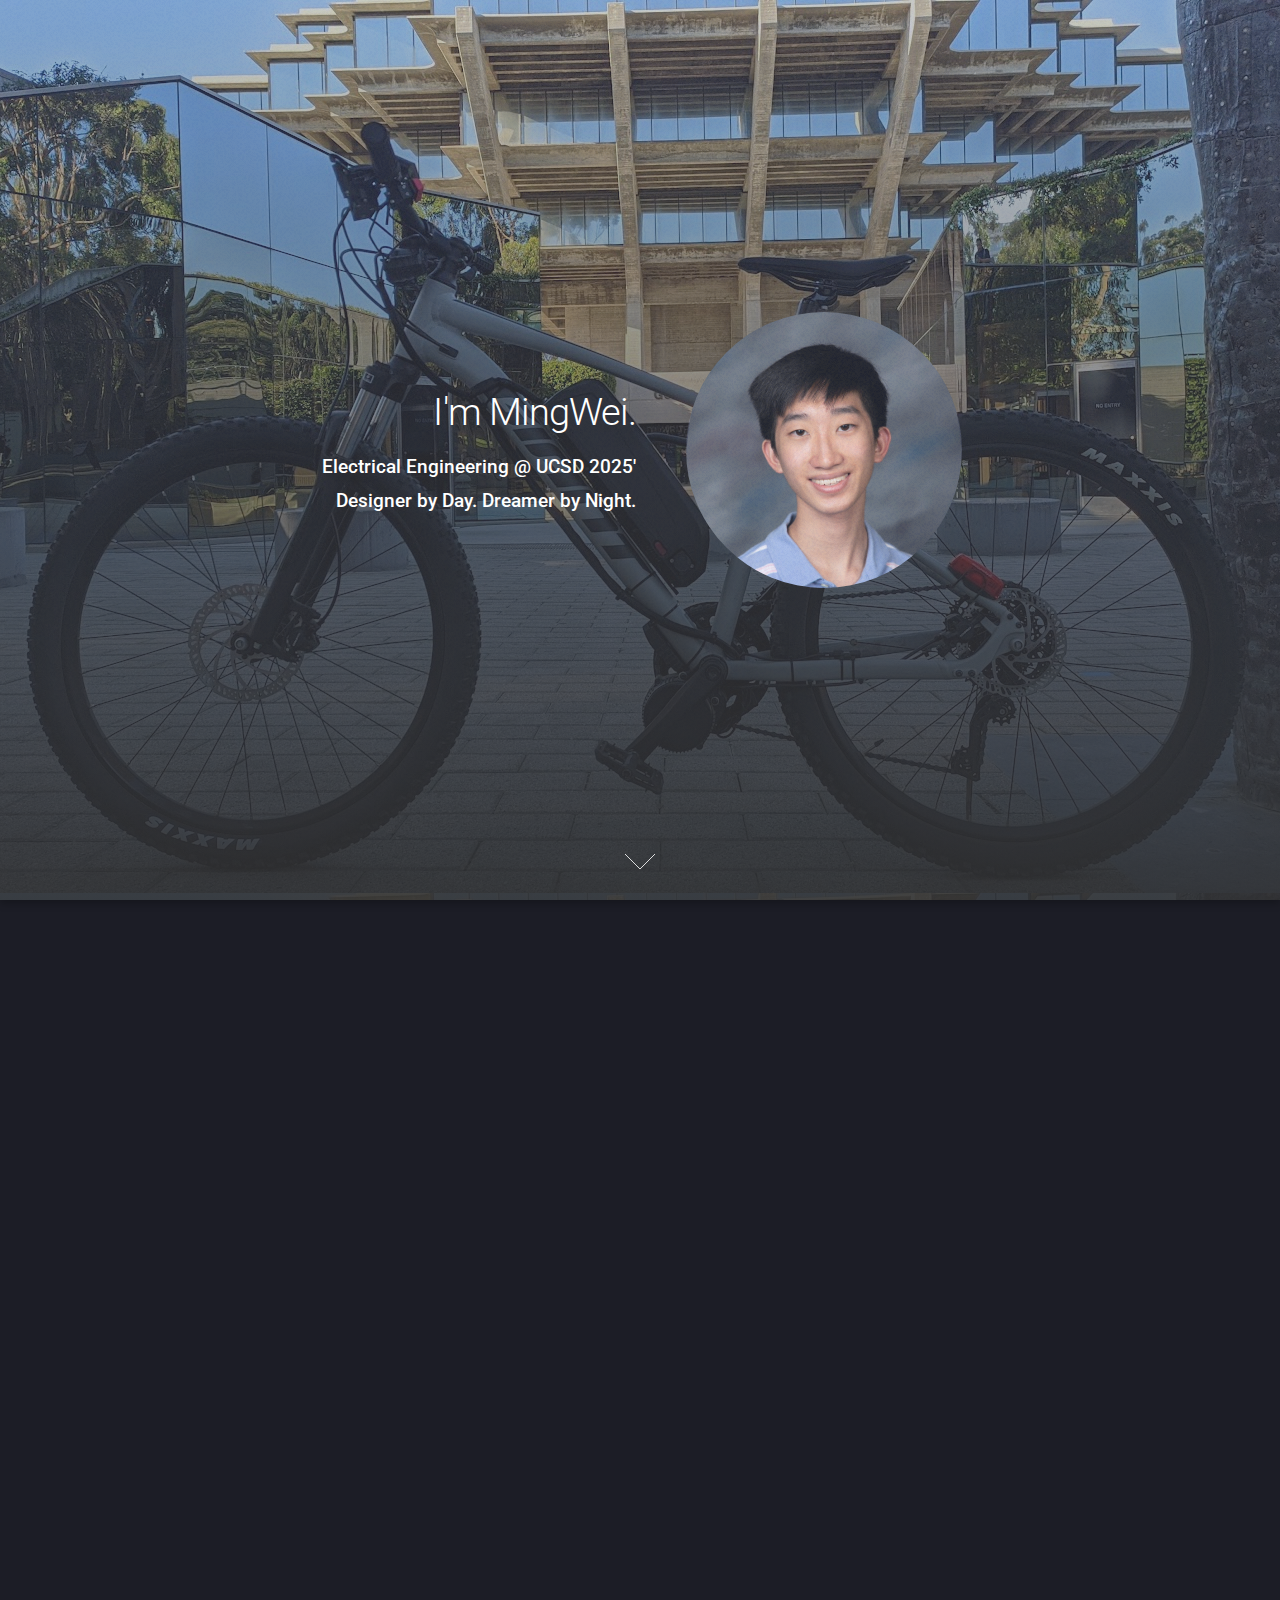
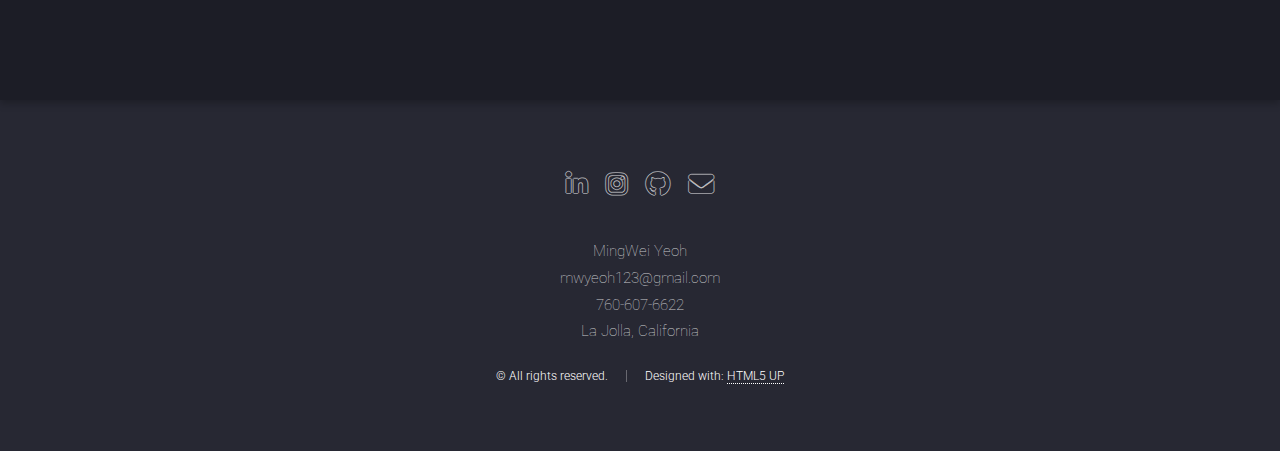
==== index.html @ 099f338a "added esp32 caliper html" ====
<!DOCTYPE HTML>
<!--
	Landed by HTML5 UP
	html5up.net | @ajlkn
	Free for personal and commercial use under the CCA 3.0 license (html5up.net/license)
-->
<html>
	
	<head>
		<title>MingWei's Portfolio</title>
		<meta charset="utf-8" />
		<meta name="viewport" content="width=device-width, initial-scale=1, user-scalable=no" />
		<link rel="stylesheet" href="assets/css/main.css" />
		<link rel="stylesheet" href="assets/css/.css" />
		<link rel="stylesheet" href="assets/css/scrollbar.css" />
		<noscript><link rel="stylesheet" href="assets/css/noscript.css" /></noscript>
		<link rel="shortcut icon" href="images\icons\mu_icon.ico" />
	</head>
	<body class="is-preload landing">
		<div id="page-wrapper">

			<!-- Banner -->
				<section id="banner">
					<div class="content">
						<header>
							<h2>I'm MingWei.</h2>
							<p style = "font-weight: 500">Electrical Engineering @ UCSD 2025'<br />
							Designer by Day. Dreamer by Night.</p>
						</header>
						<span class="image"><img style = "margin-top: -50px" src="images/Senior Portrait.jpg" alt="" /></span>
					</div>
					<a href="#one" class="goto-next scrolly">Next</a>
				</section>

				<!-- Zero -->
			<section id="zero" class="spotlight style1 left">
				<span class="image fit main"> <img src="images/ESP32 Caliper.jpg"> </span>
				<div class="content">
					<header>
						<h2>ESP32 Caliper</h2>
						<p>PCB to enable a digital caliper with wireless communication for CAD</p>
					</header>
					<ul class="actions">
						<li><a href="esp32caliper.html" class="button">Learn More ></a></li>
					</ul>
				</div>
				<a href="#one" class="goto-next scrolly">Next</a>
			</section>

				<!-- One -->
			<section id="one" class="spotlight style1 right">
				<span class="image fit main"> <img src="images/μ.png"> </span>
				<div class="content">
					<header>
						<h2>Project Mu 2.0</h2>
						<p>A custom built Nerf Rival Shooting Robot. Designed and Coded from the ground up.</p>
					</header>
					<ul class="actions">
						<li><a href="Project-Mu.html" class="button">Learn More ></a></li>
					</ul>
				</div>
				<a href="#two" class="goto-next scrolly">Next</a>
			</section>

			<!-- Two -->
			<section id="two" class="spotlight style1 left">
				<span class="image fit main"> <img src="images/SCARA Arm.png"> </span>
				<div class="content">
					<header>
						<h2>SCARA Arm</h2>
						<p>A Four Axis arm with BLDC motors running Field Oriented Control.</p>
					</header>
					<ul class="actions">
						<li><a href="SCARA-Arm.html" class="button">Learn More ></a></li>
					</ul>
				</div>
				<a href="#three" class="goto-next scrolly">Next</a>
			</section>

			<!-- Three -->
				<section id="three" class="spotlight style2 right">
					<span class="image fit main"> <img src="images/L0ckcr4ck3r.png"> </span>
					<div class="content">
						<header>
							<h2>Project l0ckcr4ck3r</h2>
							<p>A Fully Autonomous Lock Cracking Robot. Featured by <a href = "https://hackaday.com/2022/09/18/robot-opens-master-combination-locks-in-less-than-a-minute/" target = "_blank" style = "color: white"> Hackaday</a> and  <a href = "https://www.instagram.com/p/CitLEMquoD5/?igshid=MDlmYmQ2NmI%3D" target = "_blank" style = "color: white"> Arduino</a>.</p>
						</header>
						<ul class="actions">
							<li><a href="lockcracker.html" class="button">Learn More ></a></li>
						</ul>
					</div>
					<a href="#four" class="goto-next scrolly">Next</a>
				</section>

			<!-- Four -->
				<section id="four" class="spotlight style3 left">
					<span class="image fit main right"><img src="images/SE3 Catapult.png"/></span>
					<div class="content">
						<header>
							<h2>SE3 Catapult</h2>
							<p>A Ratchet-Pawl catapult designed to hit a range of targets for Structural Engineering 3.</p>
						</header>
						<ul class="actions">
							<li> <a href="https://cad.onshape.com/documents/2ec01018e88ed2ec3c5d9e92/w/27d20c7bbe6bd73e0612fd36/e/404e7804df28b8b947a308a0?renderMode=0&uiState=63437b46a616b45907339127" target = "_blank" class="button"> OnShape ></a></li>
						</ul>
					</div>
					<a href="#five" class="goto-next scrolly">Next</a>
				</section>

				<!-- Five  -->
				
				<section id="five" class="spotlight style4 right">
					<span class="image main"><img src="images/PrusaLEDs.jpg"/></span>
					<div class="content">
						<header>
							<h2>Reactive 3D Printer Lights</h2>
							<p>LEDs capable of custom animations based on the state of the printer.</p>
						</header>
						<ul class="actions">
							<li><a href="https://www.youtube.com/watch?v=KOV3yoo7QTE&ab_channel=Mw" class="button" target = "_blank">Video ></a></li>
						</ul>
					</div>
					<a href="#six" class="goto-next scrolly">Next</a>
				</section>

				<!-- Six -->
				<section id="six" class="spotlight style1 left">
					<span class="image fit main right"><img src="images/cutawaylock.jpg"/></span>
					<div class="content">
						<header>
							<h2>CNC Milled Locks</h2>
							<p>Cutaway Locks made with HSMWorks toolpathing.</p>
						</header>
						<ul class="actions">
							<li><a href="https://cad.onshape.com/documents/39cfadff4fc5a16e2c67849e/w/80fa2c1219868f75c6e15361/e/87eefe2584bc64c41c58464e?renderMode=0&uiState=6343831e074e143018c02da9" class="button" target = "_blank">OnShape ></a></li>
						</ul>
					</div>
					<a href="#seven" class="goto-next scrolly">Next</a>
				</section>

				<!-- Seven -->
				<section id="seven" class="spotlight style2 right">
					<span class="image fit main right"><img src="images/CreationCollage.png"/></span>
					<div class="content" style = "width: 22%">
						<header>
							<h2>Other creations</h2>
						</header>
					</div>
					<a href="#footer" class="goto-next scrolly">Next</a>
				</section>


			<!-- Footer -->
				<footer id="footer">
					<ul class="icons">
						<li><a href="https://www.linkedin.com/in/mingwei-yeoh-78216119a/" target = "_blank" class="icon brands alt fa-linkedin-in"><span class="label">LinkedIn</span></a></li>
						<li><a href="https://www.instagram.com/the.real.mingwei/" target = "_blank" class="icon brands alt fa-instagram"><span class="label">Instagram</span></a></li>
						<li><a href="https://github.com/Mew463" target = "_blank" class="icon brands alt fa-github"><span class="label">GitHub</span></a></li>
						<li><a href="mailto:mwyeoh123@gmail.com" target = "_blank" class="icon solid alt fa-envelope"><span class="label">Email</span></a></li>
					</ul>
					<div> MingWei Yeoh </div>
					<div> mwyeoh123@gmail.com </div>
					<div> 760-607-6622 </div>
					<div> La Jolla, California</div>
					<ul class="copyright">
						<li>&copy; All rights reserved.</li><li>Designed with: <a href="https://html5up.net/landed" target = "_blank">HTML5 UP</a></li>
					</ul>
				</footer>

		</div>

		<!-- Scripts -->
			<script src="assets/js/jquery.min.js"></script>
			<script src="assets/js/jquery.scrolly.min.js"></script>
			<script src="assets/js/jquery.dropotron.min.js"></script>
			<script src="assets/js/jquery.scrollex.min.js"></script>
			<script src="assets/js/browser.min.js"></script>
			<script src="assets/js/breakpoints.min.js"></script>
			<script src="assets/js/util.js"></script>
			<script src="assets/js/main.js"></script>

	</body>
</html>
---- assets/css/main.css ----
@import url("fontawesome-all.min.css");
@import url("https://fonts.googleapis.com/css?family=Roboto:100,300,100italic,300italic");

/*
	Landed by HTML5 UP
	html5up.net | @ajlkn
	Free for personal and commercial use under the CCA 3.0 license (html5up.net/license)
*/

html, body, div, span, applet, object,
iframe, h1, h2, h3, h4, h5, h6, p, blockquote,
pre, a, abbr, acronym, address, big, cite,
code, del, dfn, em, img, ins, kbd, q, s, samp,
small, strike, strong, sub, sup, tt, var, b,
u, i, center, dl, dt, dd, ol, ul, li, fieldset,
form, label, legend, table, caption, tbody,
tfoot, thead, tr, th, td, article, aside,
canvas, details, embed, figure, figcaption,
footer, header, hgroup, menu, nav, output, ruby,
section, summary, time, mark, audio, video {
	margin: 0;
	padding: 0;
	border: 0;
	font-size: 100%;
	font: inherit;
	vertical-align: baseline;}

article, aside, details, figcaption, figure,
footer, header, hgroup, menu, nav, section {
	display: block;}

body {
	line-height: 1;
}

ol, ul {
	list-style: none;
}

blockquote, q {
	quotes: none;
}

	blockquote:before, blockquote:after, q:before, q:after {
		content: '';
		content: none;
	}

table {
	border-collapse: collapse;
	border-spacing: 0;
}

body {
	-webkit-text-size-adjust: none;
}

mark {
	background-color: transparent;
	color: inherit;
}

input::-moz-focus-inner {
	border: 0;
	padding: 0;
}

input, select, textarea {
	-moz-appearance: none;
	-webkit-appearance: none;
	-ms-appearance: none;
	appearance: none;
}

/* Basic */

	html {
		box-sizing: border-box;
	}

	*, *:before, *:after {
		box-sizing: inherit;
	}

	html, body {
		background: #1c1d26;
	}

	body.is-preload *, body.is-preload *:before, body.is-preload *:after {
		-moz-animation: none !important;
		-webkit-animation: none !important;
		-ms-animation: none !important;
		animation: none !important;
		-moz-transition: none !important;
		-webkit-transition: none !important;
		-ms-transition: none !important;
		transition: none !important;
	}

	body, input, select, textarea {
		color: rgba(255, 255, 255, 0.75);
		font-family: "Roboto", Helvetica, sans-serif;
		font-size: 15pt;
		font-weight: 100;
		line-height: 1.75em;
	}

	a {
		-moz-transition: border-color 0.2s ease-in-out, color 0.2s ease-in-out;
		-webkit-transition: border-color 0.2s ease-in-out, color 0.2s ease-in-out;
		-ms-transition: border-color 0.2s ease-in-out, color 0.2s ease-in-out;
		transition: border-color 0.2s ease-in-out, color 0.2s ease-in-out;
		border-bottom: dotted 1px;
		color:  e44c65;
		text-decoration: none;
	}

		a:hover {
			color: #e44c65 !important;
			border-bottom-color: transparent;
		}

	strong, b {
		color: #ffffff;
		font-weight: 300;
	}

	em, i {
		font-style: italic;
	}

	p {
		margin: 0 0 2em 0;
	}
	
	p, li {
		color: white;
		font-weight: 300;
	}

	h1, h2, h3, h4, h5, h6 {
		color: #ffffff;
		font-weight: 300;
		line-height: 1em;
		margin: 0 0 1em 0;
	}

		h1 a, h2 a, h3 a, h4 a, h5 a, h6 a {
			color: inherit;
			border: 0;
		}

	h2 {
		font-size: 2em;
		line-height: 1.5em;
		letter-spacing: -0.025em;
	}

	h3 {
		font-size: 1.35em;
		line-height: 1.5em;
	}

	h4 {
		font-size: 1.1em;
		line-height: 1.5em;
	}

	h5 {
		font-size: 0.9em;
		line-height: 1.5em;
	}

	h6 {
		font-size: 0.7em;
		line-height: 1.5em;
	}

	sub {
		font-size: 0.8em;
		position: relative;
		top: 0.5em;
	}

	sup {
		font-size: 0.8em;
		position: relative;
		top: -0.5em;
	}

	hr {
		border: 0;
		border-bottom: solid 1px rgba(255, 255, 255, 0.3);
		margin: 3em 0;
	}

		hr.major {
			margin: 4em 0;
		}

	blockquote {
		border-left: solid 4px rgba(255, 255, 255, 0.3);
		font-style: italic;
		margin: 0 0 2em 0;
		padding: 0.5em 0 0.5em 2em;
	}

	code {
		background: rgba(255, 255, 255, 0.075);
		border-radius: 4px;
		font-family: "Courier New", monospace;
		font-size: 0.9em;
		margin: 0 0.25em;
		padding: 0.25em 0.65em;
	}

	pre {
		-webkit-overflow-scrolling: touch;
		font-family: "Courier New", monospace;
		font-size: 0.9em;
		margin: 0 0 2em 0;
	}

		pre code {
			display: block;
			line-height: 1.75em;
			padding: 1em 1.5em;
			overflow-x: auto;
		}

	.align-left {
		text-align: left;
	}

	.align-center {
		text-align: center;
	}

	.align-right {
		text-align: right;
	}

/* Loader */

	@-moz-keyframes spinner-show {
		0% {
			opacity: 0;
		}

		100% {
			opacity: 1;
		}
	}

	@-webkit-keyframes spinner-show {
		0% {
			opacity: 0;
		}

		100% {
			opacity: 1;
		}
	}

	@-ms-keyframes spinner-show {
		0% {
			opacity: 0;
		}

		100% {
			opacity: 1;
		}
	}

	@keyframes spinner-show {
		0% {
			opacity: 0;
		}

		100% {
			opacity: 1;
		}
	}

	@-moz-keyframes spinner-hide {
		0% {
			color: rgba(255, 255, 255, 0.15);
			z-index: 100001;
			-moz-transform: scale(1) rotate(0deg);
			-webkit-transform: scale(1) rotate(0deg);
			-ms-transform: scale(1) rotate(0deg);
			transform: scale(1) rotate(0deg);
		}

		99% {
			color: #1c1d26;
			z-index: 100001;
			-moz-transform: scale(0.5) rotate(360deg);
			-webkit-transform: scale(0.5) rotate(360deg);
			-ms-transform: scale(0.5) rotate(360deg);
			transform: scale(0.5) rotate(360deg);
		}

		100% {
			color: #1c1d26;
			z-index: -1;
			-moz-transform: scale(0.5) rotate(360deg);
			-webkit-transform: scale(0.5) rotate(360deg);
			-ms-transform: scale(0.5) rotate(360deg);
			transform: scale(0.5) rotate(360deg);
		}
	}

	@-webkit-keyframes spinner-hide {
		0% {
			color: rgba(255, 255, 255, 0.15);
			z-index: 100001;
			-moz-transform: scale(1) rotate(0deg);
			-webkit-transform: scale(1) rotate(0deg);
			-ms-transform: scale(1) rotate(0deg);
			transform: scale(1) rotate(0deg);
		}

		99% {
			color: #1c1d26;
			z-index: 100001;
			-moz-transform: scale(0.5) rotate(360deg);
			-webkit-transform: scale(0.5) rotate(360deg);
			-ms-transform: scale(0.5) rotate(360deg);
			transform: scale(0.5) rotate(360deg);
		}

		100% {
			color: #1c1d26;
			z-index: -1;
			-moz-transform: scale(0.5) rotate(360deg);
			-webkit-transform: scale(0.5) rotate(360deg);
			-ms-transform: scale(0.5) rotate(360deg);
			transform: scale(0.5) rotate(360deg);
		}
	}

	@-ms-keyframes spinner-hide {
		0% {
			color: rgba(255, 255, 255, 0.15);
			z-index: 100001;
			-moz-transform: scale(1) rotate(0deg);
			-webkit-transform: scale(1) rotate(0deg);
			-ms-transform: scale(1) rotate(0deg);
			transform: scale(1) rotate(0deg);
		}

		99% {
			color: #1c1d26;
			z-index: 100001;
			-moz-transform: scale(0.5) rotate(360deg);
			-webkit-transform: scale(0.5) rotate(360deg);
			-ms-transform: scale(0.5) rotate(360deg);
			transform: scale(0.5) rotate(360deg);
		}

		100% {
			color: #1c1d26;
			z-index: -1;
			-moz-transform: scale(0.5) rotate(360deg);
			-webkit-transform: scale(0.5) rotate(360deg);
			-ms-transform: scale(0.5) rotate(360deg);
			transform: scale(0.5) rotate(360deg);
		}
	}

	@keyframes spinner-hide {
		0% {
			color: rgba(255, 255, 255, 0.15);
			z-index: 100001;
			-moz-transform: scale(1) rotate(0deg);
			-webkit-transform: scale(1) rotate(0deg);
			-ms-transform: scale(1) rotate(0deg);
			transform: scale(1) rotate(0deg);
		}

		99% {
			color: #1c1d26;
			z-index: 100001;
			-moz-transform: scale(0.5) rotate(360deg);
			-webkit-transform: scale(0.5) rotate(360deg);
			-ms-transform: scale(0.5) rotate(360deg);
			transform: scale(0.5) rotate(360deg);
		}

		100% {
			color: #1c1d26;
			z-index: -1;
			-moz-transform: scale(0.5) rotate(360deg);
			-webkit-transform: scale(0.5) rotate(360deg);
			-ms-transform: scale(0.5) rotate(360deg);
			transform: scale(0.5) rotate(360deg);
		}
	}

	@-moz-keyframes spinner-rotate {
		0% {
			-moz-transform: scale(1) rotate(0deg);
			-webkit-transform: scale(1) rotate(0deg);
			-ms-transform: scale(1) rotate(0deg);
			transform: scale(1) rotate(0deg);
		}

		100% {
			-moz-transform: scale(1) rotate(360deg);
			-webkit-transform: scale(1) rotate(360deg);
			-ms-transform: scale(1) rotate(360deg);
			transform: scale(1) rotate(360deg);
		}
	}

	@-webkit-keyframes spinner-rotate {
		0% {
			-moz-transform: scale(1) rotate(0deg);
			-webkit-transform: scale(1) rotate(0deg);
			-ms-transform: scale(1) rotate(0deg);
			transform: scale(1) rotate(0deg);
		}

		100% {
			-moz-transform: scale(1) rotate(360deg);
			-webkit-transform: scale(1) rotate(360deg);
			-ms-transform: scale(1) rotate(360deg);
			transform: scale(1) rotate(360deg);
		}
	}

	@-ms-keyframes spinner-rotate {
		0% {
			-moz-transform: scale(1) rotate(0deg);
			-webkit-transform: scale(1) rotate(0deg);
			-ms-transform: scale(1) rotate(0deg);
			transform: scale(1) rotate(0deg);
		}

		100% {
			-moz-transform: scale(1) rotate(360deg);
			-webkit-transform: scale(1) rotate(360deg);
			-ms-transform: scale(1) rotate(360deg);
			transform: scale(1) rotate(360deg);
		}
	}

	@keyframes spinner-rotate {
		0% {
			-moz-transform: scale(1) rotate(0deg);
			-webkit-transform: scale(1) rotate(0deg);
			-ms-transform: scale(1) rotate(0deg);
			transform: scale(1) rotate(0deg);
		}

		100% {
			-moz-transform: scale(1) rotate(360deg);
			-webkit-transform: scale(1) rotate(360deg);
			-ms-transform: scale(1) rotate(360deg);
			transform: scale(1) rotate(360deg);
		}
	}

	@-moz-keyframes overlay-hide {
		0% {
			opacity: 1;
			z-index: 100000;
		}

		15% {
			opacity: 1;
			z-index: 100000;
		}

		99% {
			opacity: 0;
			z-index: 100000;
		}

		100% {
			opacity: 0;
			z-index: -1;
		}
	}

	@-webkit-keyframes overlay-hide {
		0% {
			opacity: 1;
			z-index: 100000;
		}

		15% {
			opacity: 1;
			z-index: 100000;
		}

		99% {
			opacity: 0;
			z-index: 100000;
		}

		100% {
			opacity: 0;
			z-index: -1;
		}
	}

	@-ms-keyframes overlay-hide {
		0% {
			opacity: 1;
			z-index: 100000;
		}

		15% {
			opacity: 1;
			z-index: 100000;
		}

		99% {
			opacity: 0;
			z-index: 100000;
		}

		100% {
			opacity: 0;
			z-index: -1;
		}
	}

	@keyframes overlay-hide {
		0% {
			opacity: 1;
			z-index: 100000;
		}

		15% {
			opacity: 1;
			z-index: 100000;
		}

		99% {
			opacity: 0;
			z-index: 100000;
		}

		100% {
			opacity: 0;
			z-index: -1;
		}
	}

	body.landing {
		text-decoration: none;
	}

		body.landing:before {
			-moz-osx-font-smoothing: grayscale;
			-webkit-font-smoothing: antialiased;
			display: inline-block;
			font-style: normal;
			font-variant: normal;
			text-rendering: auto;
			line-height: 1;
			text-transform: none !important;
			font-family: 'Font Awesome 5 Free';
			font-weight: 900;
		}

		body.landing:before {
			-moz-animation: spinner-show 1.5s 1 0.25s ease forwards, spinner-hide 0.25s ease-in-out forwards !important;
			-webkit-animation: spinner-show 1.5s 1 0.25s ease forwards, spinner-hide 0.25s ease-in-out forwards !important;
			-ms-animation: spinner-show 1.5s 1 0.25s ease forwards, spinner-hide 0.25s ease-in-out forwards !important;
			animation: spinner-show 1.5s 1 0.25s ease forwards, spinner-hide 0.25s ease-in-out forwards !important;
			-moz-transform-origin: 50% 50%;
			-webkit-transform-origin: 50% 50%;
			-ms-transform-origin: 50% 50%;
			transform-origin: 50% 50%;
			color: rgba(255, 255, 255, 0.15);
			content: '\f1ce';
			cursor: default;
			display: block;
			font-size: 2em;
			height: 2em;
			left: 50%;
			line-height: 2em;
			margin: -1em 0 0 -1em;
			opacity: 0;
			position: fixed;
			text-align: center;
			top: 50%;
			width: 2em;
			z-index: -1;
		}

		body.landing:after {
			-moz-animation: overlay-hide 1.5s ease-in forwards !important;
			-webkit-animation: overlay-hide 1.5s ease-in forwards !important;
			-ms-animation: overlay-hide 1.5s ease-in forwards !important;
			animation: overlay-hide 1.5s ease-in forwards !important;
			background: #1c1d26;
			content: '';
			display: block;
			height: 100%;
			left: 0;
			opacity: 0;
			position: fixed;
			top: 0;
			width: 100%;
			z-index: -1;
		}

		body.landing.is-preload:before {
			-moz-animation: spinner-show 1.5s 1 0.25s ease forwards, spinner-rotate 0.75s infinite linear !important;
			-webkit-animation: spinner-show 1.5s 1 0.25s ease forwards, spinner-rotate 0.75s infinite linear !important;
			-ms-animation: spinner-show 1.5s 1 0.25s ease forwards, spinner-rotate 0.75s infinite linear !important;
			animation: spinner-show 1.5s 1 0.25s ease forwards, spinner-rotate 0.75s infinite linear !important;
			z-index: 100001;
		}

		body.landing.is-preload:after {
			-moz-animation: none !important;
			-webkit-animation: none !important;
			-ms-animation: none !important;
			animation: none !important;
			opacity: 1;
			z-index: 100000;
		}

	@media (-webkit-min-device-pixel-ratio: 2) {

		body.landing:before {
			line-height: 2.025em;
		}

	}

/* Container */

	.container {
		margin: 0 auto;
		max-width: calc(100% - 4em);
		width: 70em;
	}

		.container.xsmall {
			width: 17.5em;
		}

		.container.small {
			width: 35em;
		}

		.container.medium {
			width: 52.5em;
		}

		.container.large {
			width: 87.5em;
		}

		.container.xlarge {
			width: 105em;
		}

		.container.max {
			width: 100%;
		}

		@media screen and (max-width: 1280px) {

			.container {
				width: 90%;
				max-width: 100%;
			}

		}

		@media screen and (max-width: 980px) {

			.container {
				width: 100% !important;
			}

		}

/* Row */

	.row {
		display: flex;
		flex-wrap: wrap;
		box-sizing: border-box;
		align-items: stretch;
	}

		.row > * {
			box-sizing: border-box;
		}

		.row.gtr-uniform > * > :last-child {
			margin-bottom: 0;
		}

		.row.aln-left {
			justify-content: flex-start;
		}

		.row.aln-center {
			justify-content: center;
		}

		.row.aln-right {
			justify-content: flex-end;
		}

		.row.aln-top {
			align-items: flex-start;
		}

		.row.aln-middle {
			align-items: center;
		}

		.row.aln-bottom {
			align-items: flex-end;
		}

		.row > .imp {
			order: -1;
		}

		.row > .col-1 {
			width: 8.33333%;
		}

		.row > .off-1 {
			margin-left: 8.33333%;
		}

		.row > .col-2 {
			width: 16.66667%;
		}

		.row > .off-2 {
			margin-left: 16.66667%;
		}

		.row > .col-3 {
			width: 25%;
		}

		.row > .off-3 {
			margin-left: 25%;
		}

		.row > .col-4 {
			width: 33.33333%;
		}

		.row > .off-4 {
			margin-left: 33.33333%;
		}

		.row > .col-5 {
			width: 41.66667%;
		}

		.row > .off-5 {
			margin-left: 41.66667%;
		}

		.row > .col-6 {
			width: 50%;
		}

		.row > .off-6 {
			margin-left: 50%;
		}

		.row > .col-7 {
			width: 58.33333%;
		}

		.row > .off-7 {
			margin-left: 58.33333%;
		}

		.row > .col-8 {
			width: 66.66667%;
		}

		.row > .off-8 {
			margin-left: 66.66667%;
		}

		.row > .col-9 {
			width: 75%;
		}

		.row > .off-9 {
			margin-left: 75%;
		}

		.row > .col-10 {
			width: 83.33333%;
		}

		.row > .off-10 {
			margin-left: 83.33333%;
		}

		.row > .col-11 {
			width: 91.66667%;
		}

		.row > .off-11 {
			margin-left: 91.66667%;
		}

		.row > .col-12 {
			width: 100%;
		}

		.row > .off-12 {
			margin-left: 100%;
		}

		.row.gtr-0 {
			margin-top: 0;
			margin-left: 0em;
		}

			.row.gtr-0 > * {
				padding: 0 0 0 0em;
			}

			.row.gtr-0.gtr-uniform {
				margin-top: 0em;
			}

				.row.gtr-0.gtr-uniform > * {
					padding-top: 0em;
				}

		.row.gtr-25 {
			margin-top: 0;
			margin-left: -0.625em;
		}

			.row.gtr-25 > * {
				padding: 0 0 0 0.625em;
			}

			.row.gtr-25.gtr-uniform {
				margin-top: -0.625em;
			}

				.row.gtr-25.gtr-uniform > * {
					padding-top: 0.625em;
				}

		.row.gtr-50 {
			margin-top: 0;
			margin-left: -1.25em;
		}

			.row.gtr-50 > * {
				padding: 0 0 0 1.25em;
			}

			.row.gtr-50.gtr-uniform {
				margin-top: -1.25em;
			}

				.row.gtr-50.gtr-uniform > * {
					padding-top: 1.25em;
				}

		.row {
			margin-top: 0;
			margin-left: -2.5em;
		}

			.row > * {
				padding: 0 0 0 2.5em;
			}

			.row.gtr-uniform {
				margin-top: -2.5em;
			}

				.row.gtr-uniform > * {
					padding-top: 2.5em;
				}

		.row.gtr-150 {
			margin-top: 0;
			margin-left: -3.75em;
		}

			.row.gtr-150 > * {
				padding: 0 0 0 3.75em;
			}

			.row.gtr-150.gtr-uniform {
				margin-top: -3.75em;
			}

				.row.gtr-150.gtr-uniform > * {
					padding-top: 3.75em;
				}

		.row.gtr-200 {
			margin-top: 0;
			margin-left: -5em;
		}

			.row.gtr-200 > * {
				padding: 0 0 0 5em;
			}

			.row.gtr-200.gtr-uniform {
				margin-top: -5em;
			}

				.row.gtr-200.gtr-uniform > * {
					padding-top: 5em;
				}

		@media screen and (max-width: 1680px) {

			.row {
				display: flex;
				flex-wrap: wrap;
				box-sizing: border-box;
				align-items: stretch;
			}

				.row > * {
					box-sizing: border-box;
				}

				.row.gtr-uniform > * > :last-child {
					margin-bottom: 0;
				}

				.row.aln-left {
					justify-content: flex-start;
				}

				.row.aln-center {
					justify-content: center;
				}

				.row.aln-right {
					justify-content: flex-end;
				}

				.row.aln-top {
					align-items: flex-start;
				}

				.row.aln-middle {
					align-items: center;
				}

				.row.aln-bottom {
					align-items: flex-end;
				}

				.row > .imp-xlarge {
					order: -1;
				}

				.row > .col-1-xlarge {
					width: 8.33333%;
				}

				.row > .off-1-xlarge {
					margin-left: 8.33333%;
				}

				.row > .col-2-xlarge {
					width: 16.66667%;
				}

				.row > .off-2-xlarge {
					margin-left: 16.66667%;
				}

				.row > .col-3-xlarge {
					width: 25%;
				}

				.row > .off-3-xlarge {
					margin-left: 25%;
				}

				.row > .col-4-xlarge {
					width: 33.33333%;
				}

				.row > .off-4-xlarge {
					margin-left: 33.33333%;
				}

				.row > .col-5-xlarge {
					width: 41.66667%;
				}

				.row > .off-5-xlarge {
					margin-left: 41.66667%;
				}

				.row > .col-6-xlarge {
					width: 50%;
				}

				.row > .off-6-xlarge {
					margin-left: 50%;
				}

				.row > .col-7-xlarge {
					width: 58.33333%;
				}

				.row > .off-7-xlarge {
					margin-left: 58.33333%;
				}

				.row > .col-8-xlarge {
					width: 66.66667%;
				}

				.row > .off-8-xlarge {
					margin-left: 66.66667%;
				}

				.row > .col-9-xlarge {
					width: 75%;
				}

				.row > .off-9-xlarge {
					margin-left: 75%;
				}

				.row > .col-10-xlarge {
					width: 83.33333%;
				}

				.row > .off-10-xlarge {
					margin-left: 83.33333%;
				}

				.row > .col-11-xlarge {
					width: 91.66667%;
				}

				.row > .off-11-xlarge {
					margin-left: 91.66667%;
				}

				.row > .col-12-xlarge {
					width: 100%;
				}

				.row > .off-12-xlarge {
					margin-left: 100%;
				}

				.row.gtr-0 {
					margin-top: 0;
					margin-left: 0em;
				}

					.row.gtr-0 > * {
						padding: 0 0 0 0em;
					}

					.row.gtr-0.gtr-uniform {
						margin-top: 0em;
					}

						.row.gtr-0.gtr-uniform > * {
							padding-top: 0em;
						}

				.row.gtr-25 {
					margin-top: 0;
					margin-left: -0.625em;
				}

					.row.gtr-25 > * {
						padding: 0 0 0 0.625em;
					}

					.row.gtr-25.gtr-uniform {
						margin-top: -0.625em;
					}

						.row.gtr-25.gtr-uniform > * {
							padding-top: 0.625em;
						}

				.row.gtr-50 {
					margin-top: 0;
					margin-left: -1.25em;
				}

					.row.gtr-50 > * {
						padding: 0 0 0 1.25em;
					}

					.row.gtr-50.gtr-uniform {
						margin-top: -1.25em;
					}

						.row.gtr-50.gtr-uniform > * {
							padding-top: 1.25em;
						}

				.row {
					margin-top: 0;
					margin-left: -2.5em;
				}

					.row > * {
						padding: 0 0 0 2.5em;
					}

					.row.gtr-uniform {
						margin-top: -2.5em;
					}

						.row.gtr-uniform > * {
							padding-top: 2.5em;
						}

				.row.gtr-150 {
					margin-top: 0;
					margin-left: -3.75em;
				}

					.row.gtr-150 > * {
						padding: 0 0 0 3.75em;
					}

					.row.gtr-150.gtr-uniform {
						margin-top: -3.75em;
					}

						.row.gtr-150.gtr-uniform > * {
							padding-top: 3.75em;
						}

				.row.gtr-200 {
					margin-top: 0;
					margin-left: -5em;
				}

					.row.gtr-200 > * {
						padding: 0 0 0 5em;
					}

					.row.gtr-200.gtr-uniform {
						margin-top: -5em;
					}

						.row.gtr-200.gtr-uniform > * {
							padding-top: 5em;
						}

		}

		@media screen and (max-width: 1280px) {

			.row {
				display: flex;
				flex-wrap: wrap;
				box-sizing: border-box;
				align-items: stretch;
			}

				.row > * {
					box-sizing: border-box;
				}

				.row.gtr-uniform > * > :last-child {
					margin-bottom: 0;
				}

				.row.aln-left {
					justify-content: flex-start;
				}

				.row.aln-center {
					justify-content: center;
				}

				.row.aln-right {
					justify-content: flex-end;
				}

				.row.aln-top {
					align-items: flex-start;
				}

				.row.aln-middle {
					align-items: center;
				}

				.row.aln-bottom {
					align-items: flex-end;
				}

				.row > .imp-large {
					order: -1;
				}

				.row > .col-1-large {
					width: 8.33333%;
				}

				.row > .off-1-large {
					margin-left: 8.33333%;
				}

				.row > .col-2-large {
					width: 16.66667%;
				}

				.row > .off-2-large {
					margin-left: 16.66667%;
				}

				.row > .col-3-large {
					width: 25%;
				}

				.row > .off-3-large {
					margin-left: 25%;
				}

				.row > .col-4-large {
					width: 33.33333%;
				}

				.row > .off-4-large {
					margin-left: 33.33333%;
				}

				.row > .col-5-large {
					width: 41.66667%;
				}

				.row > .off-5-large {
					margin-left: 41.66667%;
				}

				.row > .col-6-large {
					width: 50%;
				}

				.row > .off-6-large {
					margin-left: 50%;
				}

				.row > .col-7-large {
					width: 58.33333%;
				}

				.row > .off-7-large {
					margin-left: 58.33333%;
				}

				.row > .col-8-large {
					width: 66.66667%;
				}

				.row > .off-8-large {
					margin-left: 66.66667%;
				}

				.row > .col-9-large {
					width: 75%;
				}

				.row > .off-9-large {
					margin-left: 75%;
				}

				.row > .col-10-large {
					width: 83.33333%;
				}

				.row > .off-10-large {
					margin-left: 83.33333%;
				}

				.row > .col-11-large {
					width: 91.66667%;
				}

				.row > .off-11-large {
					margin-left: 91.66667%;
				}

				.row > .col-12-large {
					width: 100%;
				}

				.row > .off-12-large {
					margin-left: 100%;
				}

				.row.gtr-0 {
					margin-top: 0;
					margin-left: 0em;
				}

					.row.gtr-0 > * {
						padding: 0 0 0 0em;
					}

					.row.gtr-0.gtr-uniform {
						margin-top: 0em;
					}

						.row.gtr-0.gtr-uniform > * {
							padding-top: 0em;
						}

				.row.gtr-25 {
					margin-top: 0;
					margin-left: -0.625em;
				}

					.row.gtr-25 > * {
						padding: 0 0 0 0.625em;
					}

					.row.gtr-25.gtr-uniform {
						margin-top: -0.625em;
					}

						.row.gtr-25.gtr-uniform > * {
							padding-top: 0.625em;
						}

				.row.gtr-50 {
					margin-top: 0;
					margin-left: -1.25em;
				}

					.row.gtr-50 > * {
						padding: 0 0 0 1.25em;
					}

					.row.gtr-50.gtr-uniform {
						margin-top: -1.25em;
					}

						.row.gtr-50.gtr-uniform > * {
							padding-top: 1.25em;
						}

				.row {
					margin-top: 0;
					margin-left: -2.5em;
				}

					.row > * {
						padding: 0 0 0 2.5em;
					}

					.row.gtr-uniform {
						margin-top: -2.5em;
					}

						.row.gtr-uniform > * {
							padding-top: 2.5em;
						}

				.row.gtr-150 {
					margin-top: 0;
					margin-left: -3.75em;
				}

					.row.gtr-150 > * {
						padding: 0 0 0 3.75em;
					}

					.row.gtr-150.gtr-uniform {
						margin-top: -3.75em;
					}

						.row.gtr-150.gtr-uniform > * {
							padding-top: 3.75em;
						}

				.row.gtr-200 {
					margin-top: 0;
					margin-left: -5em;
				}

					.row.gtr-200 > * {
						padding: 0 0 0 5em;
					}

					.row.gtr-200.gtr-uniform {
						margin-top: -5em;
					}

						.row.gtr-200.gtr-uniform > * {
							padding-top: 5em;
						}

		}

		@media screen and (max-width: 980px) {

			.row {
				display: flex;
				flex-wrap: wrap;
				box-sizing: border-box;
				align-items: stretch;
			}

				.row > * {
					box-sizing: border-box;
				}

				.row.gtr-uniform > * > :last-child {
					margin-bottom: 0;
				}

				.row.aln-left {
					justify-content: flex-start;
				}

				.row.aln-center {
					justify-content: center;
				}

				.row.aln-right {
					justify-content: flex-end;
				}

				.row.aln-top {
					align-items: flex-start;
				}

				.row.aln-middle {
					align-items: center;
				}

				.row.aln-bottom {
					align-items: flex-end;
				}

				.row > .imp-medium {
					order: -1;
				}

				.row > .col-1-medium {
					width: 8.33333%;
				}

				.row > .off-1-medium {
					margin-left: 8.33333%;
				}

				.row > .col-2-medium {
					width: 16.66667%;
				}

				.row > .off-2-medium {
					margin-left: 16.66667%;
				}

				.row > .col-3-medium {
					width: 25%;
				}

				.row > .off-3-medium {
					margin-left: 25%;
				}

				.row > .col-4-medium {
					width: 33.33333%;
				}

				.row > .off-4-medium {
					margin-left: 33.33333%;
				}

				.row > .col-5-medium {
					width: 41.66667%;
				}

				.row > .off-5-medium {
					margin-left: 41.66667%;
				}

				.row > .col-6-medium {
					width: 50%;
				}

				.row > .off-6-medium {
					margin-left: 50%;
				}

				.row > .col-7-medium {
					width: 58.33333%;
				}

				.row > .off-7-medium {
					margin-left: 58.33333%;
				}

				.row > .col-8-medium {
					width: 66.66667%;
				}

				.row > .off-8-medium {
					margin-left: 66.66667%;
				}

				.row > .col-9-medium {
					width: 75%;
				}

				.row > .off-9-medium {
					margin-left: 75%;
				}

				.row > .col-10-medium {
					width: 83.33333%;
				}

				.row > .off-10-medium {
					margin-left: 83.33333%;
				}

				.row > .col-11-medium {
					width: 91.66667%;
				}

				.row > .off-11-medium {
					margin-left: 91.66667%;
				}

				.row > .col-12-medium {
					width: 100%;
				}

				.row > .off-12-medium {
					margin-left: 100%;
				}

				.row.gtr-0 {
					margin-top: 0;
					margin-left: 0em;
				}

					.row.gtr-0 > * {
						padding: 0 0 0 0em;
					}

					.row.gtr-0.gtr-uniform {
						margin-top: 0em;
					}

						.row.gtr-0.gtr-uniform > * {
							padding-top: 0em;
						}

				.row.gtr-25 {
					margin-top: 0;
					margin-left: -0.625em;
				}

					.row.gtr-25 > * {
						padding: 0 0 0 0.625em;
					}

					.row.gtr-25.gtr-uniform {
						margin-top: -0.625em;
					}

						.row.gtr-25.gtr-uniform > * {
							padding-top: 0.625em;
						}

				.row.gtr-50 {
					margin-top: 0;
					margin-left: -1.25em;
				}

					.row.gtr-50 > * {
						padding: 0 0 0 1.25em;
					}

					.row.gtr-50.gtr-uniform {
						margin-top: -1.25em;
					}

						.row.gtr-50.gtr-uniform > * {
							padding-top: 1.25em;
						}

				.row {
					margin-top: 0;
					margin-left: -2.5em;
				}

					.row > * {
						padding: 0 0 0 2.5em;
					}

					.row.gtr-uniform {
						margin-top: -2.5em;
					}

						.row.gtr-uniform > * {
							padding-top: 2.5em;
						}

				.row.gtr-150 {
					margin-top: 0;
					margin-left: -3.75em;
				}

					.row.gtr-150 > * {
						padding: 0 0 0 3.75em;
					}

					.row.gtr-150.gtr-uniform {
						margin-top: -3.75em;
					}

						.row.gtr-150.gtr-uniform > * {
							padding-top: 3.75em;
						}

				.row.gtr-200 {
					margin-top: 0;
					margin-left: -5em;
				}

					.row.gtr-200 > * {
						padding: 0 0 0 5em;
					}

					.row.gtr-200.gtr-uniform {
						margin-top: -5em;
					}

						.row.gtr-200.gtr-uniform > * {
							padding-top: 5em;
						}

		}

		@media screen and (max-width: 736px) {

			.row {
				display: flex;
				flex-wrap: wrap;
				box-sizing: border-box;
				align-items: stretch;
			}

				.row > * {
					box-sizing: border-box;
				}

				.row.gtr-uniform > * > :last-child {
					margin-bottom: 0;
				}

				.row.aln-left {
					justify-content: flex-start;
				}

				.row.aln-center {
					justify-content: center;
				}

				.row.aln-right {
					justify-content: flex-end;
				}

				.row.aln-top {
					align-items: flex-start;
				}

				.row.aln-middle {
					align-items: center;
				}

				.row.aln-bottom {
					align-items: flex-end;
				}

				.row > .imp-small {
					order: -1;
				}

				.row > .col-1-small {
					width: 8.33333%;
				}

				.row > .off-1-small {
					margin-left: 8.33333%;
				}

				.row > .col-2-small {
					width: 16.66667%;
				}

				.row > .off-2-small {
					margin-left: 16.66667%;
				}

				.row > .col-3-small {
					width: 25%;
				}

				.row > .off-3-small {
					margin-left: 25%;
				}

				.row > .col-4-small {
					width: 33.33333%;
				}

				.row > .off-4-small {
					margin-left: 33.33333%;
				}

				.row > .col-5-small {
					width: 41.66667%;
				}

				.row > .off-5-small {
					margin-left: 41.66667%;
				}

				.row > .col-6-small {
					width: 50%;
				}

				.row > .off-6-small {
					margin-left: 50%;
				}

				.row > .col-7-small {
					width: 58.33333%;
				}

				.row > .off-7-small {
					margin-left: 58.33333%;
				}

				.row > .col-8-small {
					width: 66.66667%;
				}

				.row > .off-8-small {
					margin-left: 66.66667%;
				}

				.row > .col-9-small {
					width: 75%;
				}

				.row > .off-9-small {
					margin-left: 75%;
				}

				.row > .col-10-small {
					width: 83.33333%;
				}

				.row > .off-10-small {
					margin-left: 83.33333%;
				}

				.row > .col-11-small {
					width: 91.66667%;
				}

				.row > .off-11-small {
					margin-left: 91.66667%;
				}

				.row > .col-12-small {
					width: 100%;
				}

				.row > .off-12-small {
					margin-left: 100%;
				}

				.row.gtr-0 {
					margin-top: 0;
					margin-left: 0em;
				}

					.row.gtr-0 > * {
						padding: 0 0 0 0em;
					}

					.row.gtr-0.gtr-uniform {
						margin-top: 0em;
					}

						.row.gtr-0.gtr-uniform > * {
							padding-top: 0em;
						}

				.row.gtr-25 {
					margin-top: 0;
					margin-left: -0.625em;
				}

					.row.gtr-25 > * {
						padding: 0 0 0 0.625em;
					}

					.row.gtr-25.gtr-uniform {
						margin-top: -0.625em;
					}

						.row.gtr-25.gtr-uniform > * {
							padding-top: 0.625em;
						}

				.row.gtr-50 {
					margin-top: 0;
					margin-left: -1.25em;
				}

					.row.gtr-50 > * {
						padding: 0 0 0 1.25em;
					}

					.row.gtr-50.gtr-uniform {
						margin-top: -1.25em;
					}

						.row.gtr-50.gtr-uniform > * {
							padding-top: 1.25em;
						}

				.row {
					margin-top: 0;
					margin-left: -2.5em;
				}

					.row > * {
						padding: 0 0 0 2.5em;
					}

					.row.gtr-uniform {
						margin-top: -2.5em;
					}

						.row.gtr-uniform > * {
							padding-top: 2.5em;
						}

				.row.gtr-150 {
					margin-top: 0;
					margin-left: -3.75em;
				}

					.row.gtr-150 > * {
						padding: 0 0 0 3.75em;
					}

					.row.gtr-150.gtr-uniform {
						margin-top: -3.75em;
					}

						.row.gtr-150.gtr-uniform > * {
							padding-top: 3.75em;
						}

				.row.gtr-200 {
					margin-top: 0;
					margin-left: -5em;
				}

					.row.gtr-200 > * {
						padding: 0 0 0 5em;
					}

					.row.gtr-200.gtr-uniform {
						margin-top: -5em;
					}

						.row.gtr-200.gtr-uniform > * {
							padding-top: 5em;
						}

		}

		@media screen and (max-width: 480px) {

			.row {
				display: flex;
				flex-wrap: wrap;
				box-sizing: border-box;
				align-items: stretch;
			}

				.row > * {
					box-sizing: border-box;
				}

				.row.gtr-uniform > * > :last-child {
					margin-bottom: 0;
				}

				.row.aln-left {
					justify-content: flex-start;
				}

				.row.aln-center {
					justify-content: center;
				}

				.row.aln-right {
					justify-content: flex-end;
				}

				.row.aln-top {
					align-items: flex-start;
				}

				.row.aln-middle {
					align-items: center;
				}

				.row.aln-bottom {
					align-items: flex-end;
				}

				.row > .imp-xsmall {
					order: -1;
				}

				.row > .col-1-xsmall {
					width: 8.33333%;
				}

				.row > .off-1-xsmall {
					margin-left: 8.33333%;
				}

				.row > .col-2-xsmall {
					width: 16.66667%;
				}

				.row > .off-2-xsmall {
					margin-left: 16.66667%;
				}

				.row > .col-3-xsmall {
					width: 25%;
				}

				.row > .off-3-xsmall {
					margin-left: 25%;
				}

				.row > .col-4-xsmall {
					width: 33.33333%;
				}

				.row > .off-4-xsmall {
					margin-left: 33.33333%;
				}

				.row > .col-5-xsmall {
					width: 41.66667%;
				}

				.row > .off-5-xsmall {
					margin-left: 41.66667%;
				}

				.row > .col-6-xsmall {
					width: 50%;
				}

				.row > .off-6-xsmall {
					margin-left: 50%;
				}

				.row > .col-7-xsmall {
					width: 58.33333%;
				}

				.row > .off-7-xsmall {
					margin-left: 58.33333%;
				}

				.row > .col-8-xsmall {
					width: 66.66667%;
				}

				.row > .off-8-xsmall {
					margin-left: 66.66667%;
				}

				.row > .col-9-xsmall {
					width: 75%;
				}

				.row > .off-9-xsmall {
					margin-left: 75%;
				}

				.row > .col-10-xsmall {
					width: 83.33333%;
				}

				.row > .off-10-xsmall {
					margin-left: 83.33333%;
				}

				.row > .col-11-xsmall {
					width: 91.66667%;
				}

				.row > .off-11-xsmall {
					margin-left: 91.66667%;
				}

				.row > .col-12-xsmall {
					width: 100%;
				}

				.row > .off-12-xsmall {
					margin-left: 100%;
				}

				.row.gtr-0 {
					margin-top: 0;
					margin-left: 0em;
				}

					.row.gtr-0 > * {
						padding: 0 0 0 0em;
					}

					.row.gtr-0.gtr-uniform {
						margin-top: 0em;
					}

						.row.gtr-0.gtr-uniform > * {
							padding-top: 0em;
						}

				.row.gtr-25 {
					margin-top: 0;
					margin-left: -0.625em;
				}

					.row.gtr-25 > * {
						padding: 0 0 0 0.625em;
					}

					.row.gtr-25.gtr-uniform {
						margin-top: -0.625em;
					}

						.row.gtr-25.gtr-uniform > * {
							padding-top: 0.625em;
						}

				.row.gtr-50 {
					margin-top: 0;
					margin-left: -1.25em;
				}

					.row.gtr-50 > * {
						padding: 0 0 0 1.25em;
					}

					.row.gtr-50.gtr-uniform {
						margin-top: -1.25em;
					}

						.row.gtr-50.gtr-uniform > * {
							padding-top: 1.25em;
						}

				.row {
					margin-top: 0;
					margin-left: -2.5em;
				}

					.row > * {
						padding: 0 0 0 2.5em;
					}

					.row.gtr-uniform {
						margin-top: -2.5em;
					}

						.row.gtr-uniform > * {
							padding-top: 2.5em;
						}

				.row.gtr-150 {
					margin-top: 0;
					margin-left: -3.75em;
				}

					.row.gtr-150 > * {
						padding: 0 0 0 3.75em;
					}

					.row.gtr-150.gtr-uniform {
						margin-top: -3.75em;
					}

						.row.gtr-150.gtr-uniform > * {
							padding-top: 3.75em;
						}

				.row.gtr-200 {
					margin-top: 0;
					margin-left: -5em;
				}

					.row.gtr-200 > * {
						padding: 0 0 0 5em;
					}

					.row.gtr-200.gtr-uniform {
						margin-top: -5em;
					}

						.row.gtr-200.gtr-uniform > * {
							padding-top: 5em;
						}

		}

/* Section/Article */

	section.special, article.special {
		text-align: center;
	}

	header p {
		color: #ffffff;
		position: relative;
		margin: 0 0 1.5em 0;
	}

	header h2 + p {
		font-size: 1.25em;
		margin-top: -1em;
		line-height: 1.75em;
	}

	header h3 + p {
		font-size: 1.1em;
		margin-top: -0.8em;
		line-height: 1.75em;
	}

	header h4 + p,
	header h5 + p,
	header h6 + p {
		font-size: 0.9em;
		margin-top: -0.6em;
		line-height: 1.5em;
	}

	header.major {
		margin: 0 0 4em 0;
		position: relative;
		text-align: center;
	}

		header.major:after {
			background: #e44c65;
			content: '';
			display: inline-block;
			height: 0.2em;
			max-width: 20em;
			width: 75%;
		}

	footer.major {
		margin: 4em 0 0 0;
	}

/* Form */

	form {
		margin: 0 0 2em 0;
	}

		form.cta {
			max-width: 35em;
			margin-left: auto;
			margin-right: auto;
		}

	label {
		color: #ffffff;
		display: block;
		font-size: 0.9em;
		font-weight: 300;
		margin: 0 0 1em 0;
	}

	input[type="text"],
	input[type="password"],
	input[type="email"],
	select,
	textarea {
		-moz-appearance: none;
		-webkit-appearance: none;
		-ms-appearance: none;
		appearance: none;
		-moz-transition: border-color 0.2s ease-in-out;
		-webkit-transition: border-color 0.2s ease-in-out;
		-ms-transition: border-color 0.2s ease-in-out;
		transition: border-color 0.2s ease-in-out;
		background: transparent;
		border-radius: 4px;
		border: solid 1px rgba(255, 255, 255, 0.3);
		color: inherit;
		display: block;
		outline: 0;
		padding: 0 1em;
		text-decoration: none;
		width: 100%;
	}

		input[type="text"]:invalid,
		input[type="password"]:invalid,
		input[type="email"]:invalid,
		select:invalid,
		textarea:invalid {
			box-shadow: none;
		}

		input[type="text"]:focus,
		input[type="password"]:focus,
		input[type="email"]:focus,
		select:focus,
		textarea:focus {
			border-color: #e44c65;
		}

	select {
		background-image: url("data:image/svg+xml;charset=utf8,%3Csvg xmlns='http://www.w3.org/2000/svg' width='40' height='40' preserveAspectRatio='none' viewBox='0 0 40 40'%3E%3Cpath d='M9.4,12.3l10.4,10.4l10.4-10.4c0.2-0.2,0.5-0.4,0.9-0.4c0.3,0,0.6,0.1,0.9,0.4l3.3,3.3c0.2,0.2,0.4,0.5,0.4,0.9 c0,0.4-0.1,0.6-0.4,0.9L20.7,31.9c-0.2,0.2-0.5,0.4-0.9,0.4c-0.3,0-0.6-0.1-0.9-0.4L4.3,17.3c-0.2-0.2-0.4-0.5-0.4-0.9 c0-0.4,0.1-0.6,0.4-0.9l3.3-3.3c0.2-0.2,0.5-0.4,0.9-0.4S9.1,12.1,9.4,12.3z' fill='rgba(255, 255, 255, 0.3)' /%3E%3C/svg%3E");
		background-size: 1.25rem;
		background-repeat: no-repeat;
		background-position: calc(100% - 1rem) center;
		height: 3em;
		padding-right: 3em;
		text-overflow: ellipsis;
	}

		select option {
			color: #ffffff;
			background: #1c1d26;
		}

		select:focus::-ms-value {
			background-color: transparent;
		}

		select::-ms-expand {
			display: none;
		}

	input[type="text"],
	input[type="password"],
	input[type="email"],
	select {
		height: 3em;
	}

	textarea {
		padding: 0.75em 1em;
	}

	input[type="checkbox"],
	input[type="radio"] {
		-moz-appearance: none;
		-webkit-appearance: none;
		-ms-appearance: none;
		appearance: none;
		display: block;
		float: left;
		margin-right: -2em;
		opacity: 0;
		width: 1em;
		z-index: -1;
	}

		input[type="checkbox"] + label,
		input[type="radio"] + label {
			text-decoration: none;
			color: rgba(255, 255, 255, 0.75);
			cursor: pointer;
			display: inline-block;
			font-size: 1em;
			font-weight: 100;
			padding-left: 2.55em;
			padding-right: 0.75em;
			position: relative;
		}

			input[type="checkbox"] + label:before,
			input[type="radio"] + label:before {
				-moz-osx-font-smoothing: grayscale;
				-webkit-font-smoothing: antialiased;
				display: inline-block;
				font-style: normal;
				font-variant: normal;
				text-rendering: auto;
				line-height: 1;
				text-transform: none !important;
				font-family: 'Font Awesome 5 Free';
				font-weight: 900;
			}

			input[type="checkbox"] + label:before,
			input[type="radio"] + label:before {
				border-radius: 4px;
				border: solid 1px rgba(255, 255, 255, 0.3);
				content: '';
				display: inline-block;
				font-size: 0.8em;
				height: 2.25em;
				left: 0;
				line-height: 2.25em;
				position: absolute;
				text-align: center;
				top: 0;
				width: 2.25em;
			}

		input[type="checkbox"]:checked + label:before,
		input[type="radio"]:checked + label:before {
			background: rgba(255, 255, 255, 0.25);
			color: #ffffff;
			content: '\f00c';
		}

		input[type="checkbox"]:focus + label:before,
		input[type="radio"]:focus + label:before {
			border-color: #e44c65;
		}

	input[type="checkbox"] + label:before {
		border-radius: 4px;
	}

	input[type="radio"] + label:before {
		border-radius: 100%;
	}

	::-webkit-input-placeholder {
		color: rgba(255, 255, 255, 0.5) !important;
		opacity: 1.0;
	}

	:-moz-placeholder {
		color: rgba(255, 255, 255, 0.5) !important;
		opacity: 1.0;
	}

	::-moz-placeholder {
		color: rgba(255, 255, 255, 0.5) !important;
		opacity: 1.0;
	}

	:-ms-input-placeholder {
		color: rgba(255, 255, 255, 0.5) !important;
		opacity: 1.0;
	}

/* Box */

	.box {
		border-radius: 4px;
		border: solid 1px rgba(255, 255, 255, 0.3);
		margin-bottom: 2em;
		padding: 1.5em;
	}

		.box > :last-child,
		.box > :last-child > :last-child,
		.box > :last-child > :last-child > :last-child {
			margin-bottom: 0;
		}

		.box.alt {
			border: 0;
			border-radius: 0;
			padding: 0;
		}

/* Icon */

	.icon {
		text-decoration: none;
		border-bottom: none;
		position: relative;
	}

		.icon:before {
			-moz-osx-font-smoothing: grayscale;
			-webkit-font-smoothing: antialiased;
			display: inline-block;
			font-style: normal;
			font-variant: normal;
			text-rendering: auto;
			line-height: 1;
			text-transform: none !important;
			font-family: 'Font Awesome 5 Free';
			font-weight: 400;
		}

		.icon > .label {
			display: none;
		}

		.icon:before {
			line-height: inherit;
		}

		.icon.solid:before {
			font-weight: 900 !important;
		}

		.icon.brands:before {
			font-family: 'Font Awesome 5 Brands' !important;
		}

		.icon.alt {
			text-decoration: none;
		}

			.icon.alt:before {
				-moz-osx-font-smoothing: grayscale;
				-webkit-font-smoothing: antialiased;
				display: inline-block;
				font-style: normal;
				font-variant: normal;
				text-rendering: auto;
				line-height: 1;
				text-transform: none !important;
				font-family: 'Font Awesome 5 Free';
				font-weight: 400;
			}

			.icon.alt:before {
				color: #1c1d26 !important;
				text-shadow: 1px 0 0 #ffffff, -1px 0 0 #ffffff, 0 1px 0 #ffffff, 0 -1px 0 #ffffff;
			}

		.icon.major {
			background: #272833;
			border-radius: 100%;
			cursor: default;
			display: inline-block;
			height: 6em;
			line-height: 5.65em;
			margin: 0 0 2em 0;
			text-align: center;
			width: 6em;
		}

			.icon.major:before {
				font-size: 2.25em;
			}

			.icon.major.alt {
				text-decoration: none;
			}

				.icon.major.alt:before {
					-moz-osx-font-smoothing: grayscale;
					-webkit-font-smoothing: antialiased;
					display: inline-block;
					font-style: normal;
					font-variant: normal;
					text-rendering: auto;
					line-height: 1;
					text-transform: none !important;
					font-family: 'Font Awesome 5 Free';
					font-weight: 400;
				}

				.icon.major.alt:before {
					color: #272833 !important;
					text-shadow: 1px 0 0 #ffffff, -1px 0 0 #ffffff, 0 1px 0 #ffffff, 0 -1px 0 #ffffff;
				}

/* Image */

	.image {
		border-radius: 4px;
		border: 0;
		display: inline-block;
		position: relative;
		overflow: hidden;
		height: 50px;
	}

		.image:before {
			content: '';
			display: block;
			position: absolute;
			left: 0;
			top: 0;
			background-image: url("images/overlay.png");
			width: 100%;
			height: 100%;
			z-index: 1;
		}

		.image img {
			border-radius: 4px;
			display: block;
		}

		.image.left {
			float: left;
			margin: 0 1.5em 1em 0;
			top: 0.25em;
		}

		.image.right {
			float: right;
			margin: 0 0 1em 1.5em;
			top: 0.25em;
		}

		.image.left, .image.right {
			max-width: 40%;
		}

			.image.left img, .image.right img {
				width: 100%;
			}

		.image.fit {
			display: block;
			margin: 0 0 2em 0;
			width: 100%;
		}

			.image.fit img {
				width: 100%;
			}

/* List */

	ol {
		list-style: decimal;
		margin: 0 0 2em 0;
		padding-left: 1.25em;
	}

		ol li {
			padding-left: 0.25em;
		}

	ul {
		list-style: disc;
		margin: 0 0 2em 0;
		padding-left: 1em;
	}

		ul li {
			padding-left: 0.5em;
		}

		ul.alt {
			list-style: none;
			padding-left: 0;
		}

			ul.alt li {
				border-top: solid 1px rgba(255, 255, 255, 0.3);
				padding: 0.5em 0;
			}

				ul.alt li:first-child {
					border-top: 0;
					padding-top: 0;
				}

	dl {
		margin: 0 0 2em 0;
	}

/* Icons */

	ul.icons {
		cursor: default;
		list-style: none;
		padding-left: 0;
	}

		ul.icons li {
			display: inline-block;
			height: 2.5em;
			line-height: 2.5em;
			padding: 0 0.5em;
		}

			ul.icons li .icon {
				font-size: 0.8em;
			}

				ul.icons li .icon:before {
					font-size: 2em;
				}

/* Actions */

	ul.actions {
		display: -moz-flex;
		display: -webkit-flex;
		display: -ms-flex;
		display: flex;
		cursor: default;
		list-style: none;
		margin-left: -1em;
		padding-left: 0;
	}

		ul.actions li {
			padding: 0 0 0 1em;
			vertical-align: middle;
		}

		ul.actions.special {
			-moz-justify-content: center;
			-webkit-justify-content: center;
			-ms-justify-content: center;
			justify-content: center;
			width: 100%;
			margin-left: 0;
		}

			ul.actions.special li:first-child {
				padding-left: 0;
			}

		ul.actions.stacked {
			-moz-flex-direction: column;
			-webkit-flex-direction: column;
			-ms-flex-direction: column;
			flex-direction: column;
			margin-left: 0;
		}

			ul.actions.stacked li {
				padding: 1.3em 0 0 0;
			}

				ul.actions.stacked li:first-child {
					padding-top: 0;
				}

		ul.actions.fit {
			width: calc(100% + 1em);
		}

			ul.actions.fit li {
				-moz-flex-grow: 1;
				-webkit-flex-grow: 1;
				-ms-flex-grow: 1;
				flex-grow: 1;
				-moz-flex-shrink: 1;
				-webkit-flex-shrink: 1;
				-ms-flex-shrink: 1;
				flex-shrink: 1;
				width: 100%;
			}

				ul.actions.fit li > * {
					width: 100%;
				}

			ul.actions.fit.stacked {
				width: 100%;
			}

		@media screen and (max-width: 480px) {

			ul.actions:not(.fixed) {
				-moz-flex-direction: column;
				-webkit-flex-direction: column;
				-ms-flex-direction: column;
				flex-direction: column;
				margin-left: 0;
				width: 100% !important;
			}

				ul.actions:not(.fixed) li {
					-moz-flex-grow: 1;
					-webkit-flex-grow: 1;
					-ms-flex-grow: 1;
					flex-grow: 1;
					-moz-flex-shrink: 1;
					-webkit-flex-shrink: 1;
					-ms-flex-shrink: 1;
					flex-shrink: 1;
					padding: 1em 0 0 0;
					text-align: center;
					width: 100%;
				}

					ul.actions:not(.fixed) li > * {
						width: 100%;
					}

					ul.actions:not(.fixed) li:first-child {
						padding-top: 0;
					}

					ul.actions:not(.fixed) li input[type="submit"],
					ul.actions:not(.fixed) li input[type="reset"],
					ul.actions:not(.fixed) li input[type="button"],
					ul.actions:not(.fixed) li button,
					ul.actions:not(.fixed) li .button {
						width: 100%;
					}

						ul.actions:not(.fixed) li input[type="submit"].icon:before,
						ul.actions:not(.fixed) li input[type="reset"].icon:before,
						ul.actions:not(.fixed) li input[type="button"].icon:before,
						ul.actions:not(.fixed) li button.icon:before,
						ul.actions:not(.fixed) li .button.icon:before {
							margin-left: -0.5em;
						}

		}

/* Table */

	.table-wrapper {
		-webkit-overflow-scrolling: touch;
		overflow-x: auto;
	}

	table {
		margin: 0 0 2em 0;
		width: 100%;
	}

		table tbody tr {
			border: solid 1px rgba(255, 255, 255, 0.3);
			border-left: 0;
			border-right: 0;
		}

			table tbody tr:nth-child(2n + 1) {
				background-color: rgba(255, 255, 255, 0.075);
			}

		table td {
			padding: 0.75em 0.75em;
		}

		table th {
			color: #ffffff;
			font-size: 0.9em;
			font-weight: 300;
			padding: 0 0.75em 0.75em 0.75em;
			text-align: left;
		}

		table thead {
			border-bottom: solid 1px rgba(255, 255, 255, 0.3);
		}

		table tfoot {
			border-top: solid 1px rgba(255, 255, 255, 0.3);
		}

		table.alt {
			border-collapse: separate;
		}

			table.alt tbody tr td {
				border: solid 1px rgba(255, 255, 255, 0.3);
				border-left-width: 0;
				border-top-width: 0;
			}

				table.alt tbody tr td:first-child {
					border-left-width: 1px;
				}

			table.alt tbody tr:first-child td {
				border-top-width: 1px;
			}

			table.alt thead {
				border-bottom: 0;
			}

			table.alt tfoot {
				border-top: 0;
			}

/* Button */

	input[type="submit"],
	input[type="reset"],
	input[type="button"],
	.button {
		-moz-appearance: none;
		-webkit-appearance: none;
		-ms-appearance: none;
		appearance: none;
		-moz-transition: background-color 0.2s ease-in-out, color 0.2s ease-in-out, box-shadow 0.2s ease-in-out;
		-webkit-transition: background-color 0.2s ease-in-out, color 0.2s ease-in-out, box-shadow 0.2s ease-in-out;
		-ms-transition: background-color 0.2s ease-in-out, color 0.2s ease-in-out, box-shadow 0.2s ease-in-out;
		transition: background-color 0.2s ease-in-out, color 0.2s ease-in-out, box-shadow 0.2s ease-in-out;
		background-color: transparent;
		border-radius: 4px;
		border: 0;
		box-shadow: inset 0 0 0 1px rgba(255, 255, 255, 0.3);
		color: #ffffff !important;
		cursor: pointer;
		display: inline-block;
		font-weight: 300;
		height: 3em;
		line-height: 3em;
		padding: 0 2.25em;
		text-align: center;
		text-decoration: none;
		white-space: nowrap;
	}

		input[type="submit"]:hover, input[type="submit"]:active,
		input[type="reset"]:hover,
		input[type="reset"]:active,
		input[type="button"]:hover,
		input[type="button"]:active,
		.button:hover,
		.button:active {
			box-shadow: inset 0 0 0 1px #e44c65;
			color: #e44c65 !important;
		}

		input[type="submit"]:active,
		input[type="reset"]:active,
		input[type="button"]:active,
		.button:active {
			background-color: rgba(228, 76, 101, 0.15);
		}

		input[type="submit"].icon:before,
		input[type="reset"].icon:before,
		input[type="button"].icon:before,
		.button.icon:before {
			margin-right: 0.5em;
		}

		input[type="submit"].fit,
		input[type="reset"].fit,
		input[type="button"].fit,
		.button.fit {
			width: 100%;
		}

		input[type="submit"].small,
		input[type="reset"].small,
		input[type="button"].small,
		.button.small {
			font-size: 0.8em;
		}

		input[type="submit"].large,
		input[type="reset"].large,
		input[type="button"].large,
		.button.large {
			font-size: 1.35em;
		}

		input[type="submit"].primary,
		input[type="reset"].primary,
		input[type="button"].primary,
		.button.primary {
			background-color: #e44c65;
			box-shadow: none;
			color: #ffffff !important;
		}

			input[type="submit"].primary:hover,
			input[type="reset"].primary:hover,
			input[type="button"].primary:hover,
			.button.primary:hover {
				background-color: #e76278;
			}

			input[type="submit"].primary:active,
			input[type="reset"].primary:active,
			input[type="button"].primary:active,
			.button.primary:active {
				background-color: #e13652;
			}

		input[type="submit"].disabled, input[type="submit"]:disabled,
		input[type="reset"].disabled,
		input[type="reset"]:disabled,
		input[type="button"].disabled,
		input[type="button"]:disabled,
		.button.disabled,
		.button:disabled {
			background-color: rgba(255, 255, 255, 0.3) !important;
			box-shadow: none !important;
			color: #ffffff !important;
			cursor: default;
			opacity: 0.25;
		}

/* Goto Next */

	.goto-next {
		border: 0;
		bottom: 0;
		display: block;
		height: 5em;
		left: 50%;
		margin: 0 0 0 -5em;
		overflow: hidden;
		position: absolute;
		text-indent: 10em;
		white-space: nowrap;
		width: 10em;
		z-index: 1;
	}

		.goto-next:before {
			background-image: url("images/arrow.svg");
			background-position: center center;
			background-repeat: no-repeat;
			background-size: contain;
			content: '';
			display: block;
			height: 1.5em;
			left: 50%;
			margin: -0.75em 0 0 -1em;
			position: absolute;
			top: 50%;
			width: 2em;
			z-index: 1;
		}

/* Spotlight */

	.spotlight {
		background-attachment: fixed;
		background-position: center center;
		background-size: cover;
		box-shadow: 0 0.25em 0.5em 0 rgba(0, 0, 0, 0.25);
		height: 100vh;
		overflow: hidden;
		position: relative;
	}

		.spotlight:nth-last-of-type(1) {
			z-index: 1;
		}

		.spotlight:nth-last-of-type(2) {
			z-index: 2;
		}

		.spotlight:nth-last-of-type(3) {
			z-index: 3;
		}

		.spotlight:nth-last-of-type(4) {
			z-index: 4;
		}

		.spotlight:nth-last-of-type(5) {
			z-index: 5;
		}

		.spotlight:nth-last-of-type(6) {
			z-index: 6;
		}

		.spotlight:nth-last-of-type(7) {
			z-index: 7;
		}

		.spotlight:nth-last-of-type(8) {
			z-index: 8;
		}

		.spotlight:nth-last-of-type(9) {
			z-index: 9;
		}

		.spotlight:nth-last-of-type(10) {
			z-index: 10;
		}

		.spotlight:nth-last-of-type(11) {
			z-index: 11;
		}

		.spotlight:nth-last-of-type(12) {
			z-index: 12;
		}

		.spotlight:nth-last-of-type(13) {
			z-index: 13;
		}

		.spotlight:nth-last-of-type(14) {
			z-index: 14;
		}

		.spotlight:nth-last-of-type(15) {
			z-index: 15;
		}

		.spotlight:nth-last-of-type(16) {
			z-index: 16;
		}

		.spotlight:nth-last-of-type(17) {
			z-index: 17;
		}

		.spotlight:nth-last-of-type(18) {
			z-index: 18;
		}

		.spotlight:nth-last-of-type(19) {
			z-index: 19;
		}

		.spotlight:nth-last-of-type(20) {
			z-index: 20;
		}

		.spotlight:before {
			/* background-image: url("images/overlay.png"); */
			content: '';
			display: block;
			height: 100%;
			left: 0;
			top: 0;
			width: 100%;
		}

		.spotlight .image.main {
			display: none;
		}

			.spotlight .image.main img {
				position: relative;
			}

		.spotlight .content {
			-moz-transform: translate(0,0);
			-webkit-transform: translate(0,0);
			-ms-transform: translate(0,0);
			transform: translate(0,0);
			-moz-transition: -moz-transform 1s ease, opacity 1s ease;
			-webkit-transition: -webkit-transform 1s ease, opacity 1s ease;
			-ms-transition: -ms-transform 1s ease, opacity 1s ease;
			transition: transform 1s ease, opacity 1s ease;
			background: rgba(23, 24, 32, 0.8);
			border-style: solid;
			opacity: 1;
			position: absolute;
		}

		.spotlight .goto-next {
			-moz-transform: translate(0,0);
			-webkit-transform: translate(0,0);
			-ms-transform: translate(0,0);
			transform: translate(0,0);
			-moz-transition: -moz-transform 0.75s ease, opacity 1s ease-in;
			-webkit-transition: -webkit-transform 0.75s ease, opacity 1s ease-in;
			-ms-transition: -ms-transform 0.75s ease, opacity 1s ease-in;
			transition: transform 0.75s ease, opacity 1s ease-in;
			-moz-transition-delay: 0.5s;
			-webkit-transition-delay: 0.5s;
			-ms-transition-delay: 0.5s;
			transition-delay: 0.5s;
			opacity: 1;
		}

		.spotlight.top .content, .spotlight.bottom .content {
			left: 0;
			padding: 1em 0 1em 0;
			width: 100%;
		}

		.spotlight.top .content {
			border-bottom-width: 0.35em;
			top: 0;
		}

		.spotlight.bottom .content {
			border-top-width: 0.35em;
			bottom: 0;
		}

		.spotlight.left .content, .spotlight.right .content {
			display: flex;
			justify-content: space-between;
			flex-direction: column;

			height: 100%;
			padding: 6em 3em;
			top: 0;
			width: 28em;
		}
		
		.spotlight.left .content {
			border-right-width: 0.35em;
			left: 0;
		}

		.spotlight.right .content {
			border-left-width: 0.35em;
			right: 0;
		}

		.spotlight.style1 .content {
			border-color: #e44c65;
		}

		.spotlight.style2 .content {
			border-color: #5480f1;
		}

		.spotlight.style3 .content {
			border-color: #39c088;
		}

		.spotlight.style4 .content {
			border-color: rgb(247, 118, 32);
		}

		.spotlight.inactive .content {
			opacity: 0;
		}

		.spotlight.inactive .goto-next {
			-moz-transform: translate(0,1.5em);
			-webkit-transform: translate(0,1.5em);
			-ms-transform: translate(0,1.5em);
			transform: translate(0,1.5em);
			opacity: 0;
		}

		.spotlight.inactive.top .content {
			-moz-transform: translate(0,-5em);
			-webkit-transform: translate(0,-5em);
			-ms-transform: translate(0,-5em);
			transform: translate(0,-5em);
		}

		.spotlight.inactive.bottom .content {
			-moz-transform: translate(0,5em);
			-webkit-transform: translate(0,5em);
			-ms-transform: translate(0,5em);
			transform: translate(0,5em);
		}

		.spotlight.inactive.left .content {
			-moz-transform: translate(-5em,0);
			-webkit-transform: translate(-5em,0);
			-ms-transform: translate(-5em,0);
			transform: translate(-5em,0);
		}

		.spotlight.inactive.right .content {
			-moz-transform: translate(5em,0);
			-webkit-transform: translate(5em,0);
			-ms-transform: translate(5em,0);
			transform: translate(5em,0);
		}

	body.is-touch .spotlight {
		background-attachment: scroll;
	}

/* Wrapper */

	.wrapper {
		padding: 6em 0 4em 0;
	}

		.wrapper.style2 {
			background: #e44c65;
		}

			.wrapper.style2 input[type="text"]:focus,
			.wrapper.style2 input[type="password"]:focus,
			.wrapper.style2 input[type="email"]:focus,
			.wrapper.style2 select:focus,
			.wrapper.style2 textarea:focus {
				border-color: rgba(255, 255, 255, 0.5);
			}

			.wrapper.style2 input[type="submit"]:hover, .wrapper.style2 input[type="submit"]:active,
			.wrapper.style2 input[type="reset"]:hover,
			.wrapper.style2 input[type="reset"]:active,
			.wrapper.style2 input[type="button"]:hover,
			.wrapper.style2 input[type="button"]:active,
			.wrapper.style2 .button:hover,
			.wrapper.style2 .button:active {
				background-color: rgba(255, 255, 255, 0.075) !important;
				box-shadow: inset 0 0 0 1px rgba(255, 255, 255, 0.5) !important;
				color: #ffffff !important;
			}

			.wrapper.style2 input[type="submit"]:active,
			.wrapper.style2 input[type="reset"]:active,
			.wrapper.style2 input[type="button"]:active,
			.wrapper.style2 .button:active {
				background-color: rgba(255, 255, 255, 0.25) !important;
			}

			.wrapper.style2 input[type="submit"].primary,
			.wrapper.style2 input[type="reset"].primary,
			.wrapper.style2 input[type="button"].primary,
			.wrapper.style2 .button.primary {
				background-color: #ffffff;
				color: #e44c65 !important;
			}

				.wrapper.style2 input[type="submit"].primary:hover, .wrapper.style2 input[type="submit"].primary:active,
				.wrapper.style2 input[type="reset"].primary:hover,
				.wrapper.style2 input[type="reset"].primary:active,
				.wrapper.style2 input[type="button"].primary:hover,
				.wrapper.style2 input[type="button"].primary:active,
				.wrapper.style2 .button.primary:hover,
				.wrapper.style2 .button.primary:active {
					background-color: rgba(255, 255, 255, 0.075) !important;
					box-shadow: inset 0 0 0 1px rgba(255, 255, 255, 0.5) !important;
					color: #ffffff !important;
				}

				.wrapper.style2 input[type="submit"].primary:active,
				.wrapper.style2 input[type="reset"].primary:active,
				.wrapper.style2 input[type="button"].primary:active,
				.wrapper.style2 .button.primary:active {
					background-color: rgba(255, 255, 255, 0.25) !important;
				}

		.wrapper.fade-down > .container {
			-moz-transform: translate(0,0);
			-webkit-transform: translate(0,0);
			-ms-transform: translate(0,0);
			transform: translate(0,0);
			-moz-transition: -moz-transform 1s ease, opacity 1s ease;
			-webkit-transition: -webkit-transform 1s ease, opacity 1s ease;
			-ms-transition: -ms-transform 1s ease, opacity 1s ease;
			transition: transform 1s ease, opacity 1s ease;
			opacity: 1;
		}

		.wrapper.fade-down.inactive > .container {
			-moz-transform: translate(0,-1em);
			-webkit-transform: translate(0,-1em);
			-ms-transform: translate(0,-1em);
			transform: translate(0,-1em);
			opacity: 0;
		}

		.wrapper.fade-up > .container {
			-moz-transform: translate(0,0);
			-webkit-transform: translate(0,0);
			-ms-transform: translate(0,0);
			transform: translate(0,0);
			-moz-transition: -moz-transform 1s ease, opacity 1s ease;
			-webkit-transition: -webkit-transform 1s ease, opacity 1s ease;
			-ms-transition: -ms-transform 1s ease, opacity 1s ease;
			transition: transform 1s ease, opacity 1s ease;
			opacity: 1;
		}

		.wrapper.fade-up.inactive > .container {
			-moz-transform: translate(0,1em);
			-webkit-transform: translate(0,1em);
			-ms-transform: translate(0,1em);
			transform: translate(0,1em);
			opacity: 0;
		}

		.wrapper.fade > .container {
			-moz-transition: opacity 1s ease;
			-webkit-transition: opacity 1s ease;
			-ms-transition: opacity 1s ease;
			transition: opacity 1s ease;
			opacity: 1;
		}

		.wrapper.fade.inactive > .container {
			opacity: 0;
		}

/* Dropotron */

	.dropotron {
		background: rgba(39, 40, 51, 0.965);
		border-radius: 4px;
		box-shadow: 0 0.075em 0.35em 0 rgba(0, 0, 0, 0.125);
		list-style: none;
		margin-top: calc(-0.25em + 1px);
		min-width: 12em;
		padding: 0.25em 0;
	}

		.dropotron > li {
			border-top: solid 1px rgba(255, 255, 255, 0.035);
			padding: 0;
		}

			.dropotron > li a, .dropotron > li span {
				border: 0;
				color: rgba(255, 255, 255, 0.75);
				display: block;
				padding: 0.1em 1em;
				text-decoration: none;
			}

			.dropotron > li:first-child {
				border-top: 0;
			}

			.dropotron > li.active > a, .dropotron > li.active > span {
				color: #e44c65;
			}

		.dropotron.level-0 {
			font-size: 0.8em;
			margin-top: 1em;
		}

			.dropotron.level-0:before {
				-moz-transform: rotate(45deg);
				-webkit-transform: rotate(45deg);
				-ms-transform: rotate(45deg);
				transform: rotate(45deg);
				background: #272833;
				content: '';
				display: block;
				height: 1em;
				position: absolute;
				right: 1.5em;
				top: -0.5em;
				width: 1em;
			}

	body.landing .dropotron.level-0 {
		margin-top: 0;
	}

/* Header */

	#page-wrapper {
		padding-top: 3.5em;
	}

	#header {
		background: rgba(39, 40, 51, 0.965);
		box-shadow: 0 0 0.25em 0 rgba(0, 0, 0, 0.25);
		cursor: default;
		height: 3.5em;
		left: 0;
		line-height: 3.5em;
		position: fixed;
		top: 0;
		width: 100%;
		z-index: 100;
	}

		#header h1 {
			height: inherit;
			left: 1.25em;
			line-height: inherit;
			margin: 0;
			position: absolute;
			top: 0;
		}

		#header nav {
			position: absolute;
			right: 1em;
			top: 0;
		}

			#header nav ul {
				margin: 0;
			}

				#header nav ul li {
					display: inline-block;
					margin-left: 1em;
				}

					#header nav ul li a, #header nav ul li span {
						border: 0;
						color: inherit;
						display: inline-block;
						height: inherit;
						line-height: inherit;
						outline: 0;
					}

						#header nav ul li a.button, #header nav ul li span.button {
							height: 2em;
							line-height: 2em;
							padding: 0 1.25em;
						}

						#header nav ul li a:not(.button):before, #header nav ul li span:not(.button):before {
							margin-right: 0.5em;
						}

					#header nav ul li.active > a, #header nav ul li.active > span {
						color: #e44c65;
					}

					#header nav ul li > ul {
						display: none;
					}

	body.landing #page-wrapper {
		padding-top: 0;
	}

	body.landing #header {
		background: transparent;
		box-shadow: none;
		position: absolute;
	}

/* Banner */

	#banner {
		background-attachment: fixed;
		background-color: #272833;
		background-image: url("../../images/bikey.jpg");
		background-position: 1000px 1000px;
		/* background-size: cover; */
		box-shadow: 0 0.25em 0.5em 0 rgba(0, 0, 0, 0.25);
		min-height: 100vh;
		position: relative;
		text-align: center;
		z-index: 21;
	}

		#banner:before {
			content: '';
			display: inline-block;
			height: 100vh;
			vertical-align: middle;
			width: 1%;
		}

		#banner:after {
			background-image: -webkit-linear-gradient(top, rgba(36, 36, 36, 0.2), rgba(46, 46, 46, .9)), url("images/overlay.png");;
			content: '';
			display: block;
			height: 100%;
			left: 0;
			position: absolute;
			top: 0;
			width: 100%;
		}

		#banner .content {
			display: inline-block;
			margin-right: 1%;
			max-width: 95%;
			padding: 6em;
			position: relative;
			text-align: right;
			vertical-align: middle;
			z-index: 1;
		}

			#banner .content header {
				display: inline-block;
				vertical-align: middle;
			}

				#banner .content header h2 {
					font-size: 2.5em;
					margin: 0;
				}

				#banner .content header p {
					margin: 0.5em 0 0 0;
					top: 0;
				}

			#banner .content .image {
				border-radius: 100%;
				display: inline-block;
				height: 18em;
				margin-left: 3em;
				vertical-align: middle;
				width: 18em;
			}

				#banner .content .image img {
					border-radius: 100%;
					display: block;
					width: 100%;
				}

	body.is-touch #banner {
		background-attachment: scroll;
	}

/* Footer */

	#footer {
		background: #272833;
		padding: 3em 0;
		text-align: center;
		/* height: 100vh; */
	}

		#footer .icons .icon.alt {
			text-decoration: none;
		}

			#footer .icons .icon.alt:before {
				-moz-osx-font-smoothing: grayscale;
				-webkit-font-smoothing: antialiased;
				display: inline-block;
				font-style: normal;
				font-variant: normal;
				text-rendering: auto;
				line-height: 1;
				text-transform: none !important;
				font-family: 'Font Awesome 5 Free';
				font-weight: 400;
			}

			#footer .icons .icon.alt:before {
				color: #272833 !important;
				text-shadow: 1px 0 0 rgba(255, 255, 255, 0.5), -1px 0 0 rgba(255, 255, 255, 0.5), 0 1px 0 rgba(255, 255, 255, 0.5), 0 -1px 0 rgba(255, 255, 255, 0.5);
			}

		#footer .copyright {
			color: rgba(255, 255, 255, 0.5);
			font-size: 0.8em;
			line-height: 1em;
			margin: 2em 0 0 0;
			padding: 0;
			text-align: center;
		}

			#footer .copyright li {
				border-left: solid 1px rgba(255, 255, 255, 0.3);
				display: inline-block;
				list-style: none;
				margin-left: 1.5em;
				padding-left: 1.5em;
			}

				#footer .copyright li:first-child {
					border-left: 0;
					margin-left: 0;
					padding-left: 0;
				}

				#footer .copyright li a {
					color: inherit;
				}

/* XLarge */

	@media screen and (max-width: 1680px) {

		/* Basic */

			body, input, select, textarea {
				font-size: 13pt;
			}

	}

/* Large */

	@media screen and (max-width: 1280px) {

		/* Basic */

			body, input, select, textarea {
				font-size: 11.5pt;
			}

		/* Spotlight */

			.spotlight.top .content {
				padding: 3.825em 0 1.825em 0;
			}

			.spotlight.bottom .content {
				padding: 2em 0 2em 0;
			}

			.spotlight.left .content, .spotlight.right .content {
				padding: 4.5em 2.5em;
				width: 25em;
			}

		/* Wrapper */

			.wrapper {
				padding: 4.5em 0 2.5em 0;
			}

		/* Dropotron */

			.dropotron.level-0 {
				font-size: 1em;
			}

		/* Banner */

			#banner .content {
				padding: 4.5em;
			}

		/* Footer */

			#footer {
				padding: 4.5em 0;
			}

	}

/* Medium */

	@media screen and (max-width: 980px) {

		/* Basic */

			body, input, select, textarea {
				font-size: 12pt;
			}

		/* Spotlight */

			.spotlight {
				background-attachment: scroll;
				height: auto;
			}

				.spotlight .image.main {
					display: block;
					margin: 0;
					max-height: 40vh;
					overflow: hidden;
				}

				.spotlight .content {
					background-color: #1c1d26;
					border-width: 0 !important;
					border-top-width: 0.35em !important;
					bottom: auto !important;
					left: auto !important;
					padding: 4.5em 2.5em 2.5em 2.5em !important;
					position: relative;
					right: auto !important;
					text-align: center;
					top: auto !important;
					width: 100% !important;
				}

					.spotlight .content ul.actions {
						-moz-justify-content: center;
						-webkit-justify-content: center;
						-ms-justify-content: center;
						justify-content: center;
						width: 100%;
						margin-left: 0;
					}

						.spotlight .content ul.actions li:first-child {
							padding-left: 0;
						}

				.spotlight .goto-next {
					display: none;
				}

		/* Wrapper */

			.wrapper {
				padding: 4.5em 2.5em 2.5em 2.5em;
			}

		/* Banner */

			#banner {
				background-attachment: scroll;
			}

				#banner .goto-next {
					height: 7em;
				}

				#banner .content {
					padding: 9em 0;
					text-align: center;
				}

					#banner .content header {
						display: block;
						margin: 0 0 2em 0;
						text-align: center;
					}

					#banner .content .image {
						margin: 0;
					}

		/* Footer */

			#footer {
				padding: 4.5em 0;
			}

	}

/* Small */

	#navPanel, #titleBar {
		display: none;
	}

	@media screen and (max-width: 736px) {

		/* Basic */

			html, body {
				overflow-x: hidden;
			}

			body, input, select, textarea {
				font-size: 12pt;
			}

			h2 {
				font-size: 1.5em;
			}

			h3 {
				font-size: 1.2em;
			}

			h4 {
				font-size: 1em;
			}

		/* Section/Article */

			header p br {
				display: none;
			}

			header h2 + p {
				font-size: 1em;
			}

			header h3 + p {
				font-size: 1em;
			}

			header h4 + p,
			header h5 + p,
			header h6 + p {
				font-size: 0.9em;
			}

			header.major {
				margin: 0 0 2em 0;
			}

		/* Goto Next */

			.goto-next:before {
				height: 0.8em;
				margin: -0.4em 0 0 -0.6em;
				width: 1.2em;
			}

		/* Spotlight */

			.spotlight {
				box-shadow: 0 0.125em 0.5em 0 rgba(0, 0, 0, 0.25);
			}

				.spotlight .image.main {
					max-height: 60vh;
				}

				.spotlight .content {
					border-top-width: 0.2em !important;
					padding: 3.25em 1.5em 1.25em 1.5em !important;
				}

		/* Wrapper */

			.wrapper {
				padding: 3.25em 1.5em 1.25em 1.5em;
			}

		/* Header */

			#header {
				display: none;
			}

		/* Banner */

			#banner {
				box-shadow: 0 0.125em 0.5em 0 rgba(0, 0, 0, 0.25);
				min-height: calc(100vh - 44px);
			}

				#banner:before {
					height: calc(100vh - 44px);
				}

				#banner .content {
					padding: 4.0625em 1.5em 4.875em 1.5em;
				}

					#banner .content header h2 {
						font-size: 1.5em;
					}

					#banner .content .image {
						height: 9em;
						width: 9em;
					}

		/* Nav */

			#page-wrapper {
				-moz-backface-visibility: hidden;
				-webkit-backface-visibility: hidden;
				-ms-backface-visibility: hidden;
				backface-visibility: hidden;
				-moz-transition: -moz-transform 0.5s ease;
				-webkit-transition: -webkit-transform 0.5s ease;
				-ms-transition: -ms-transform 0.5s ease;
				transition: transform 0.5s ease;
				padding-bottom: 1px;
				padding-top: 44px !important;
			}

			#titleBar {
				-moz-backface-visibility: hidden;
				-webkit-backface-visibility: hidden;
				-ms-backface-visibility: hidden;
				backface-visibility: hidden;
				-moz-transition: -moz-transform 0.5s ease;
				-webkit-transition: -webkit-transform 0.5s ease;
				-ms-transition: -ms-transform 0.5s ease;
				transition: transform 0.5s ease;
				display: block;
				height: 44px;
				left: 0;
				position: fixed;
				top: 0;
				width: 100%;
				z-index: 10001;
				background: #272833;
				box-shadow: 0 0.125em 0.125em 0 rgba(0, 0, 0, 0.125);
			}

				#titleBar .title {
					color: #ffffff;
					display: block;
					font-weight: 300;
					height: 44px;
					line-height: 44px;
					text-align: center;
				}

					#titleBar .title a {
						color: inherit;
						border: 0;
					}

				#titleBar .toggle {
					text-decoration: none;
					height: 60px;
					left: 0;
					position: absolute;
					top: 0;
					width: 90px;
					outline: 0;
					border: 0;
				}

					#titleBar .toggle:before {
						-moz-osx-font-smoothing: grayscale;
						-webkit-font-smoothing: antialiased;
						display: inline-block;
						font-style: normal;
						font-variant: normal;
						text-rendering: auto;
						line-height: 1;
						text-transform: none !important;
						font-family: 'Font Awesome 5 Free';
						font-weight: 900;
					}

					#titleBar .toggle:before {
						background: #e44c65;
						color: rgba(255, 255, 255, 0.5);
						content: '\f0c9';
						display: block;
						font-size: 18px;
						height: 44px;
						left: 0;
						line-height: 44px;
						position: absolute;
						text-align: center;
						top: 0;
						width: 54px;
					}

			#navPanel {
				-moz-backface-visibility: hidden;
				-webkit-backface-visibility: hidden;
				-ms-backface-visibility: hidden;
				backface-visibility: hidden;
				-moz-transform: translateX(-275px);
				-webkit-transform: translateX(-275px);
				-ms-transform: translateX(-275px);
				transform: translateX(-275px);
				-moz-transition: -moz-transform 0.5s ease;
				-webkit-transition: -webkit-transform 0.5s ease;
				-ms-transition: -ms-transform 0.5s ease;
				transition: transform 0.5s ease;
				display: block;
				height: 100%;
				left: 0;
				overflow-y: auto;
				position: fixed;
				top: 0;
				width: 275px;
				z-index: 10002;
				background: #181920;
				padding: 0.75em 1.25em;
			}

				#navPanel .link {
					border: 0;
					border-top: solid 1px rgba(255, 255, 255, 0.05);
					color: rgba(255, 255, 255, 0.75);
					display: block;
					height: 3em;
					line-height: 3em;
					text-decoration: none;
				}

					#navPanel .link:hover {
						color: inherit !important;
					}

					#navPanel .link:first-child {
						border-top: 0;
					}

					#navPanel .link.depth-0 {
						color: #ffffff;
						font-weight: 300;
					}

					#navPanel .link .indent-1 {
						display: inline-block;
						width: 1.25em;
					}

					#navPanel .link .indent-2 {
						display: inline-block;
						width: 2.5em;
					}

					#navPanel .link .indent-3 {
						display: inline-block;
						width: 3.75em;
					}

					#navPanel .link .indent-4 {
						display: inline-block;
						width: 5em;
					}

					#navPanel .link .indent-5 {
						display: inline-block;
						width: 6.25em;
					}

			body.navPanel-visible #page-wrapper {
				-moz-transform: translateX(275px);
				-webkit-transform: translateX(275px);
				-ms-transform: translateX(275px);
				transform: translateX(275px);
			}

			body.navPanel-visible #titleBar {
				-moz-transform: translateX(275px);
				-webkit-transform: translateX(275px);
				-ms-transform: translateX(275px);
				transform: translateX(275px);
			}

			body.navPanel-visible #navPanel {
				-moz-transform: translateX(0);
				-webkit-transform: translateX(0);
				-ms-transform: translateX(0);
				transform: translateX(0);
			}

		/* Footer */

			#footer {
				padding: 3.25em 1.5em;
			}

	}

/* XSmall */

	@media screen and (max-width: 480px) {

		/* Basic */

			html, body {
				min-width: 320px;
			}

			body, input, select, textarea {
				font-size: 12pt;
			}

		/* Button */

			input[type="submit"],
			input[type="reset"],
			input[type="button"],
			.button {
				padding: 0;
			}

		/* Spotlight */

			.spotlight .image.main {
				max-height: 50vh;
			}

			.spotlight .content {
				padding: 3em 1.25em 1em 1.25em !important;
			}

		/* Wrapper */

			.wrapper {
				padding: 3em 1.25em 1em 1.25em;
			}

		/* Banner */

			#banner .content {
				padding: 3em 1.5625em 5.25em 1.5625em;
			}

		/* Footer */

			#footer {
				padding: 3em 1.25em;
			}

				#footer .copyright {
					line-height: inherit;
				}

					#footer .copyright li {
						border-left: 0;
						display: block;
						margin: 0;
						padding: 0;
					}

	}
---- assets/css/scrollbar.css ----
/* width */
::-webkit-scrollbar {
  width: 10px;
}

/* Track */
::-webkit-scrollbar-track {
  background: rgb(56, 56, 56); 
}
 
/* Handle */
::-webkit-scrollbar-thumb {
  background: black; 
}

/* Handle on hover */
::-webkit-scrollbar-thumb:hover {
  background: #555; 
}
---- assets/css/noscript.css ----
/*
	Landed by HTML5 UP
	html5up.net | @ajlkn
	Free for personal and commercial use under the CCA 3.0 license (html5up.net/license)
*/

/* Loader */

	body.landing.is-preload:before {
		display: none;
	}

	body.landing.is-preload:after {
		display: none;
	}
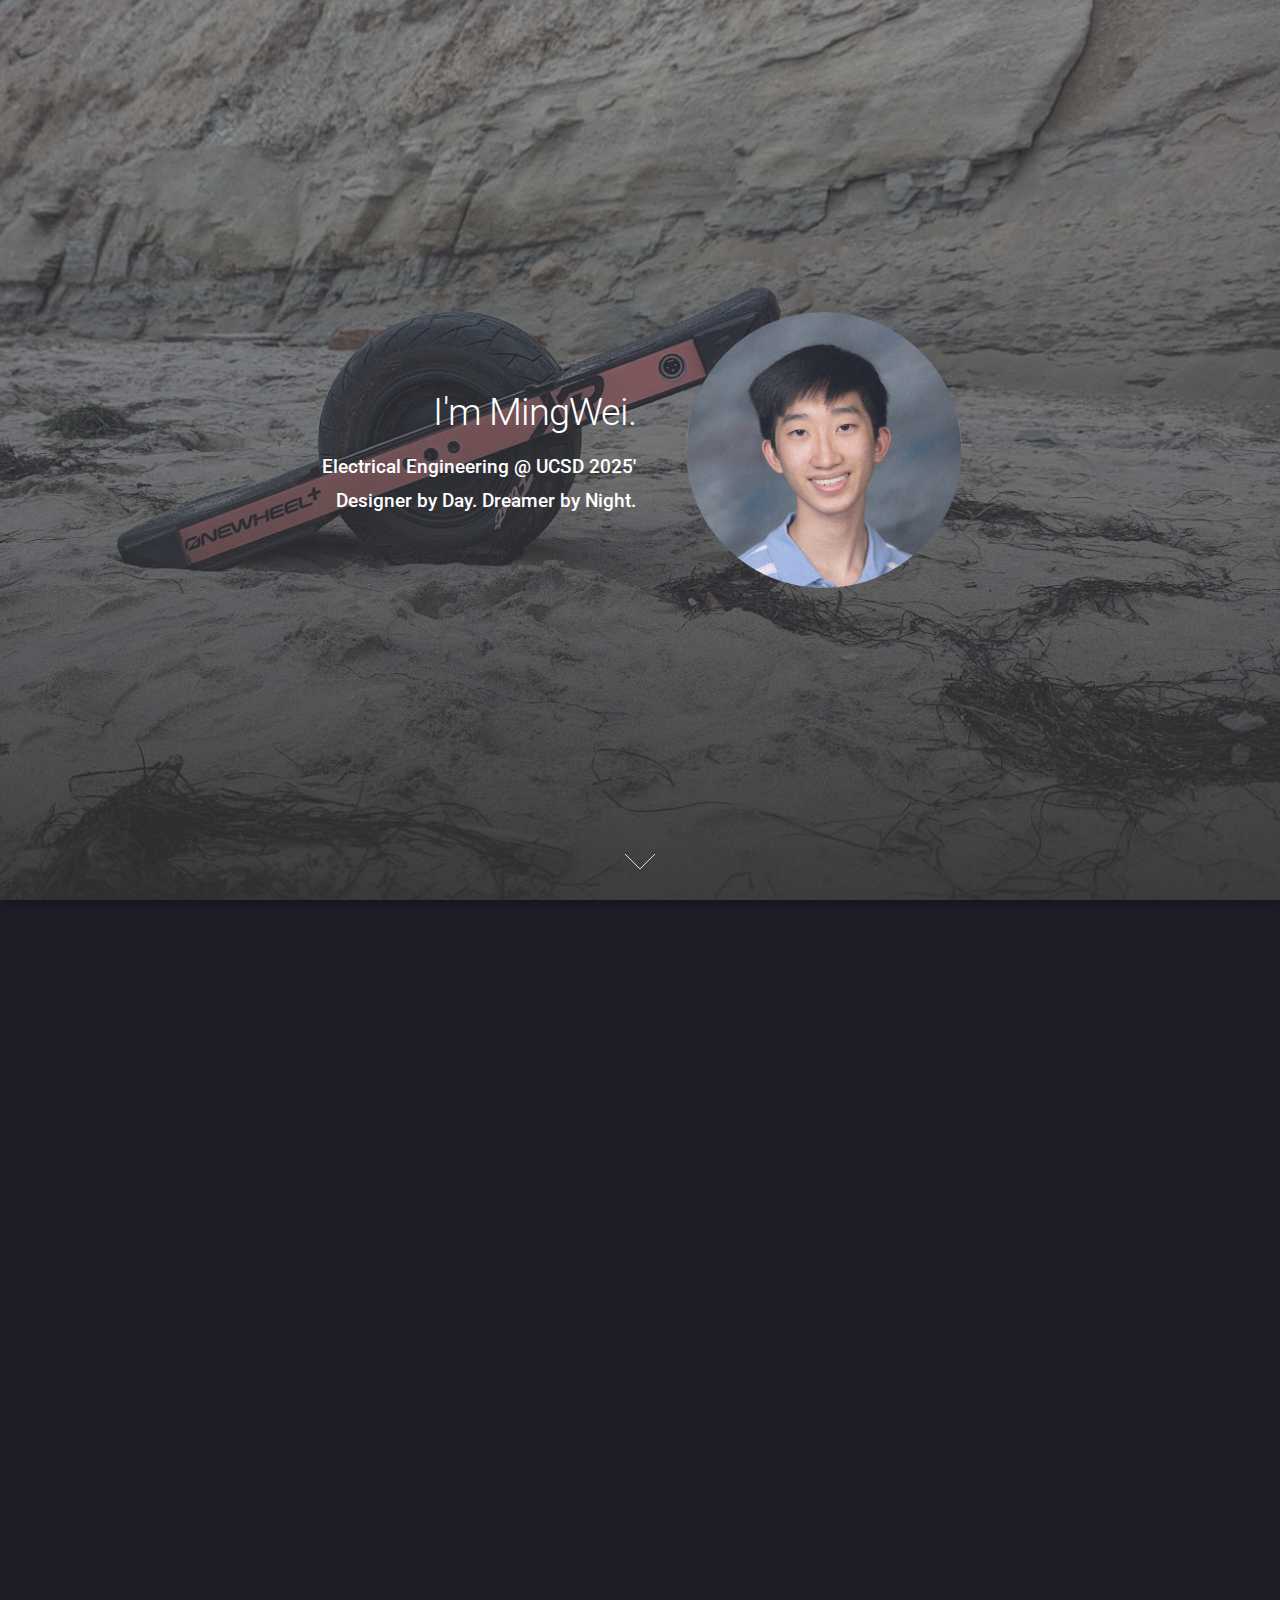
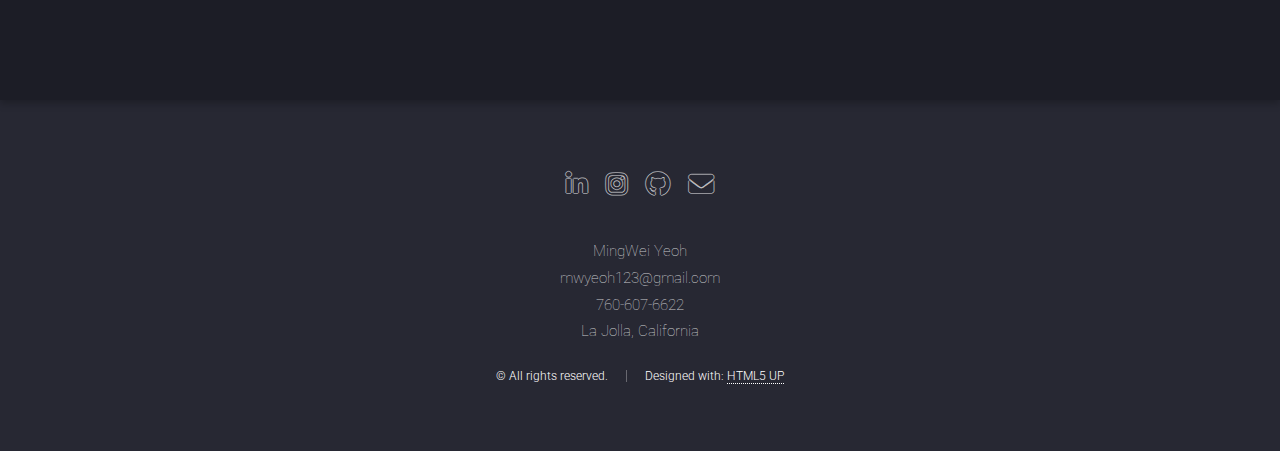
==== commit 1744ec1a: "fixed goto next" ====
--- a/index.html
+++ b/index.html
@@ -29,16 +29,16 @@
 						</header>
 						<span class="image"><img style = "margin-top: -50px" src="images/Senior Portrait.jpg" alt="" /></span>
 					</div>
-					<a href="#one" class="goto-next scrolly">Next</a>
+					<a href="#zero" class="goto-next scrolly">Next</a>
 				</section>
 
 				<!-- Zero -->
 			<section id="zero" class="spotlight style1 left">
-				<span class="image fit main"> <img src="images/ESP32 Caliper.jpg"> </span>
+				<span class="image main"> <img src="images/ESP32 Caliper.jpg"> </span>
 				<div class="content">
 					<header>
 						<h2>ESP32 Caliper</h2>
-						<p>PCB to enable a digital caliper with wireless communication for CAD</p>
+						<p>Embedded system to add Bluetooth to a digital caliper for wireless communication</p>
 					</header>
 					<ul class="actions">
 						<li><a href="esp32caliper.html" class="button">Learn More ></a></li>
--- a/assets/css/main.css
+++ b/assets/css/main.css
@@ -3466,9 +3466,9 @@
 	#banner {
 		background-attachment: fixed;
 		background-color: #272833;
-		background-image: url("../../images/bikey.jpg");
+		background-image: url("../../onewheel.jpg");
 		background-position: 1000px 1000px;
-		/* background-size: cover; */
+		background-size: cover;
 		box-shadow: 0 0.25em 0.5em 0 rgba(0, 0, 0, 0.25);
 		min-height: 100vh;
 		position: relative;
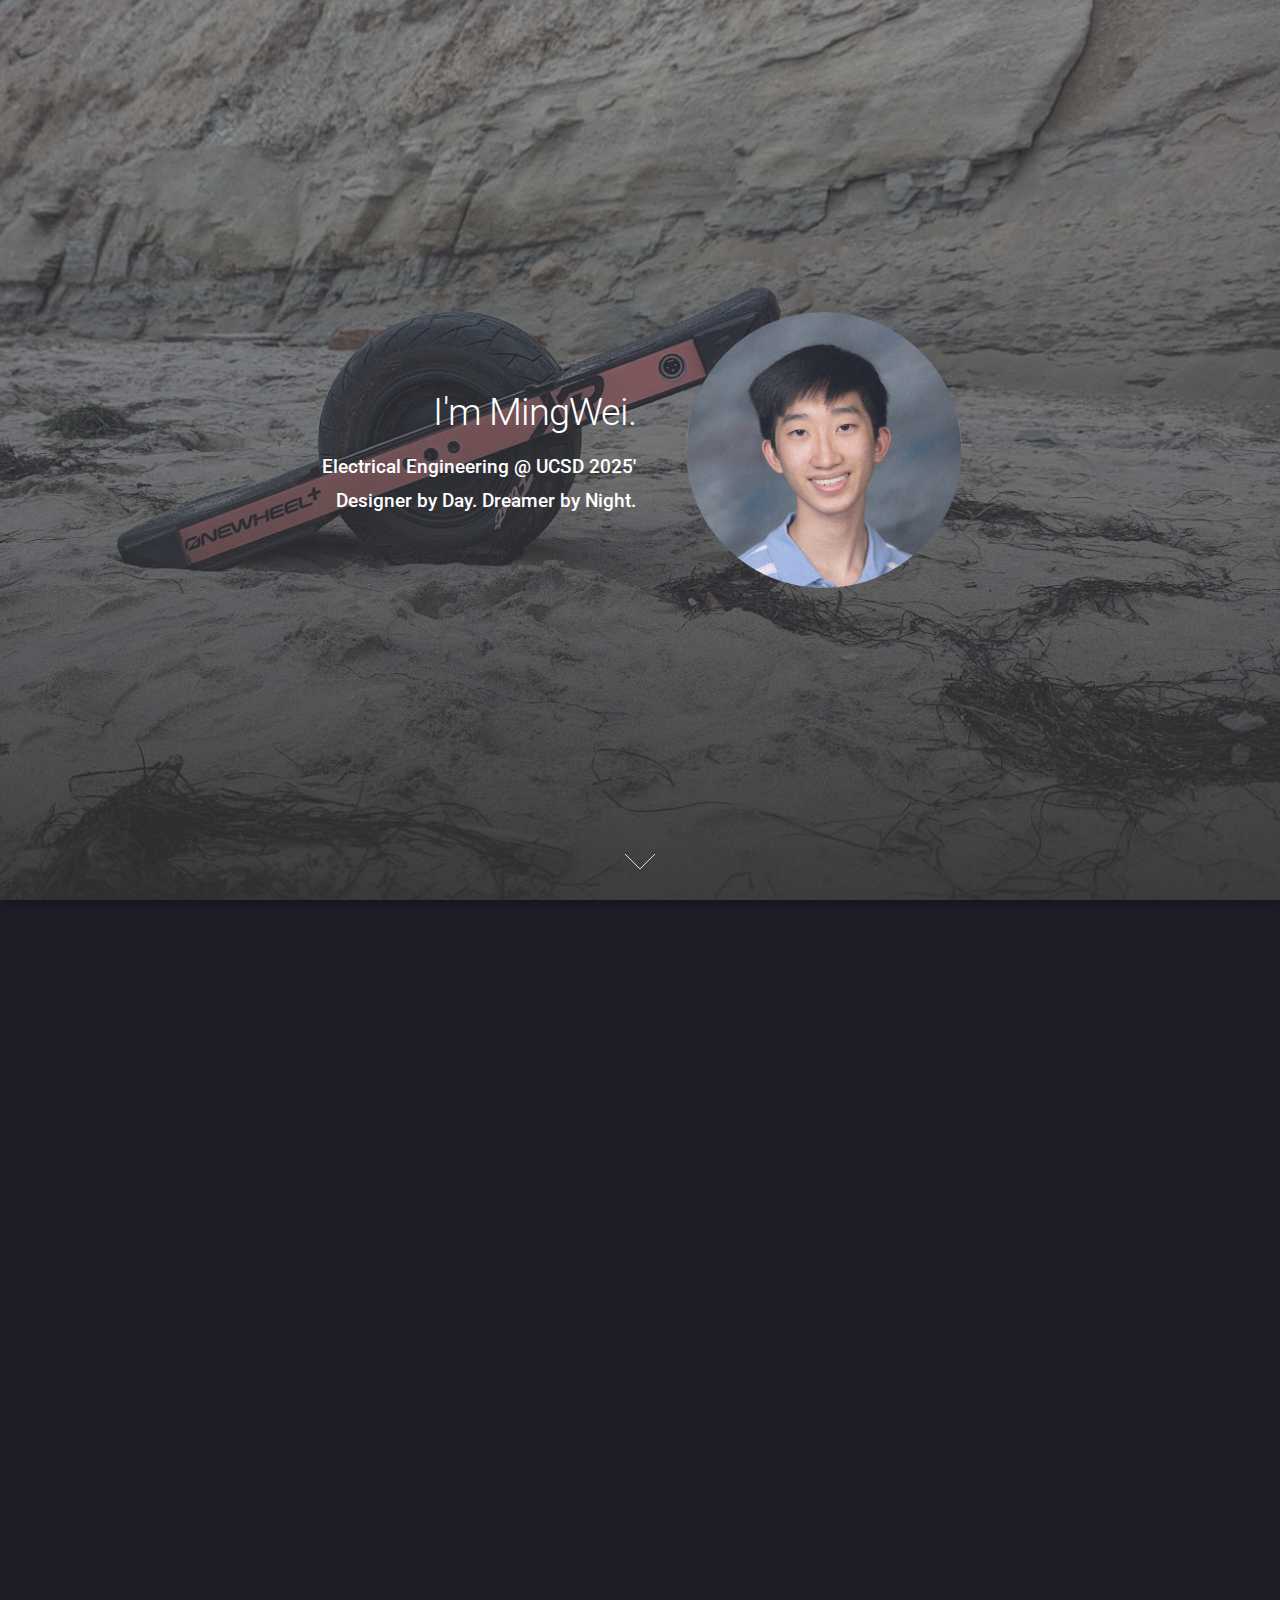
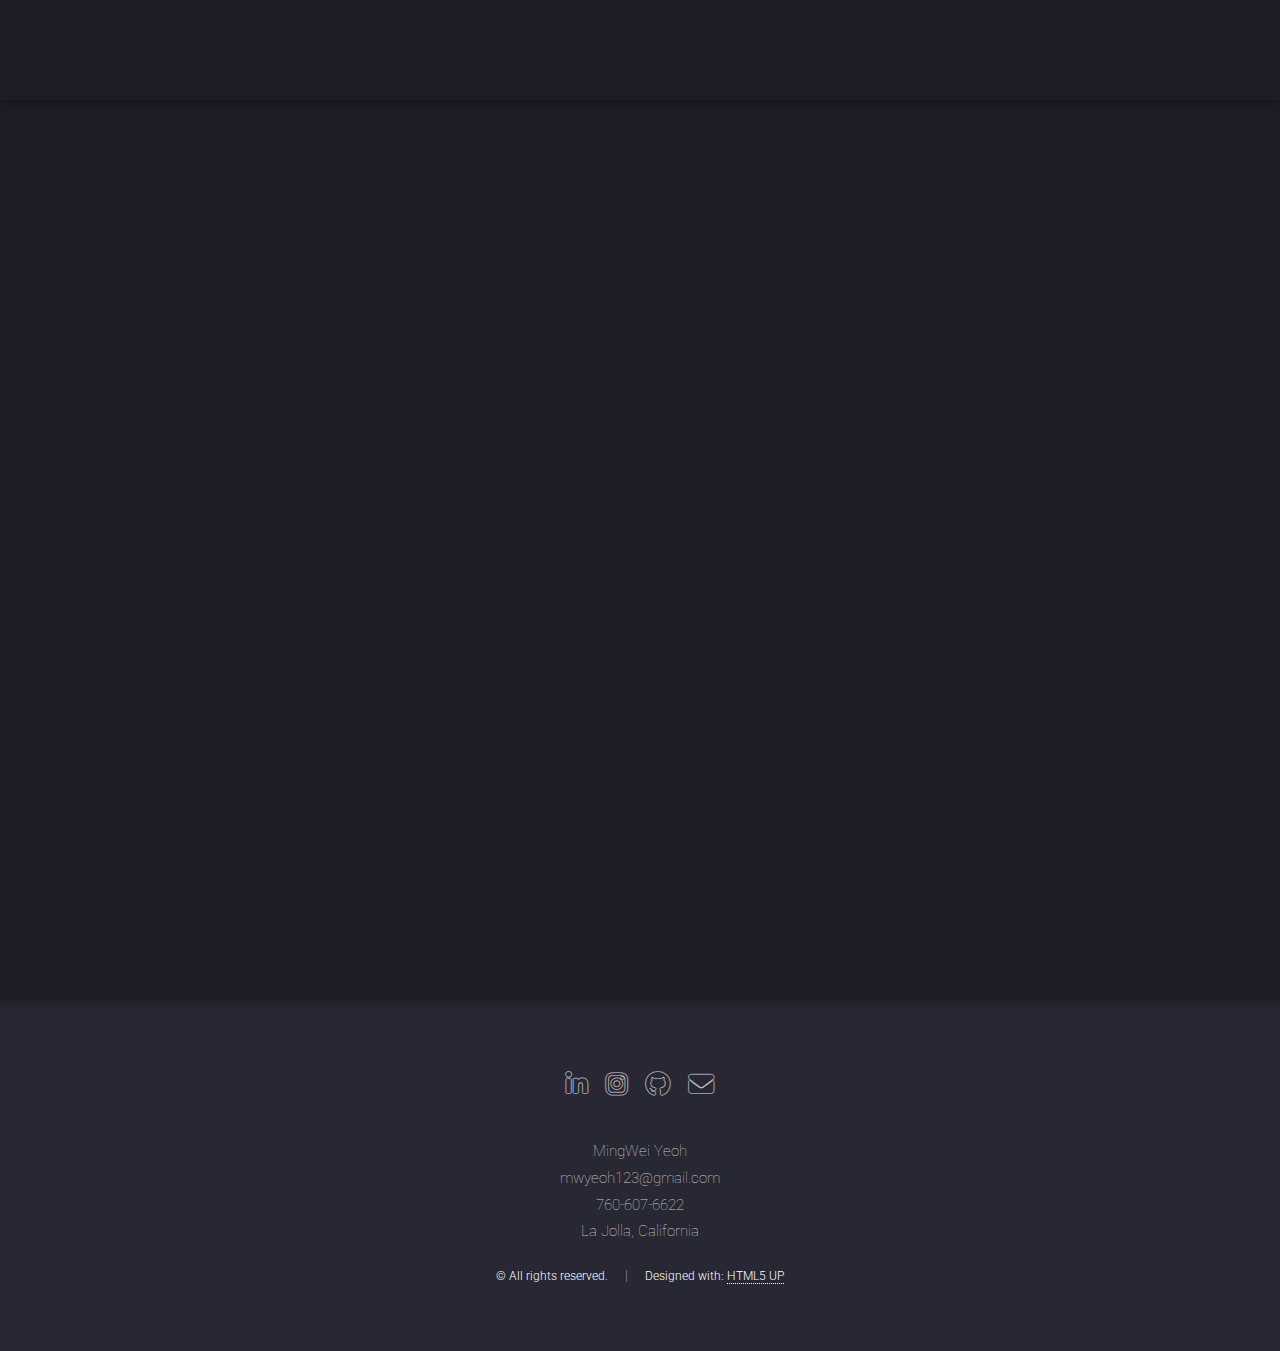
==== commit 6911c137: "Added onewheel section" ====
--- a/index.html
+++ b/index.html
@@ -29,9 +29,24 @@
 						</header>
 						<span class="image"><img style = "margin-top: -50px" src="images/Senior Portrait.jpg" alt="" /></span>
 					</div>
-					<a href="#zero" class="goto-next scrolly">Next</a>
+					<a href="#negone" class="goto-next scrolly">Next</a>
 				</section>
 
+				<!-- Neg One -->
+			<section id="negone" class="spotlight style1 right">
+				<span class="image main"> <img src="images/OneWheel Assembly.png"> </span>
+				<div class="content">
+					<header>´
+						<h2>VESC Onewheel</h2>
+						<p>Built battery and controller. Added structural upgrades and led lighting</p>
+					</header>
+					<!-- <ul class="actions">
+						<li><a href="esp32caliper.html" class="button">Learn More ></a></li>
+					</ul> -->
+				</div>
+				<a href="#zero" class="goto-next scrolly">Next</a>
+			</section>
+				
 				<!-- Zero -->
 			<section id="zero" class="spotlight style1 left">
 				<span class="image main"> <img src="images/ESP32 Caliper.jpg"> </span>
